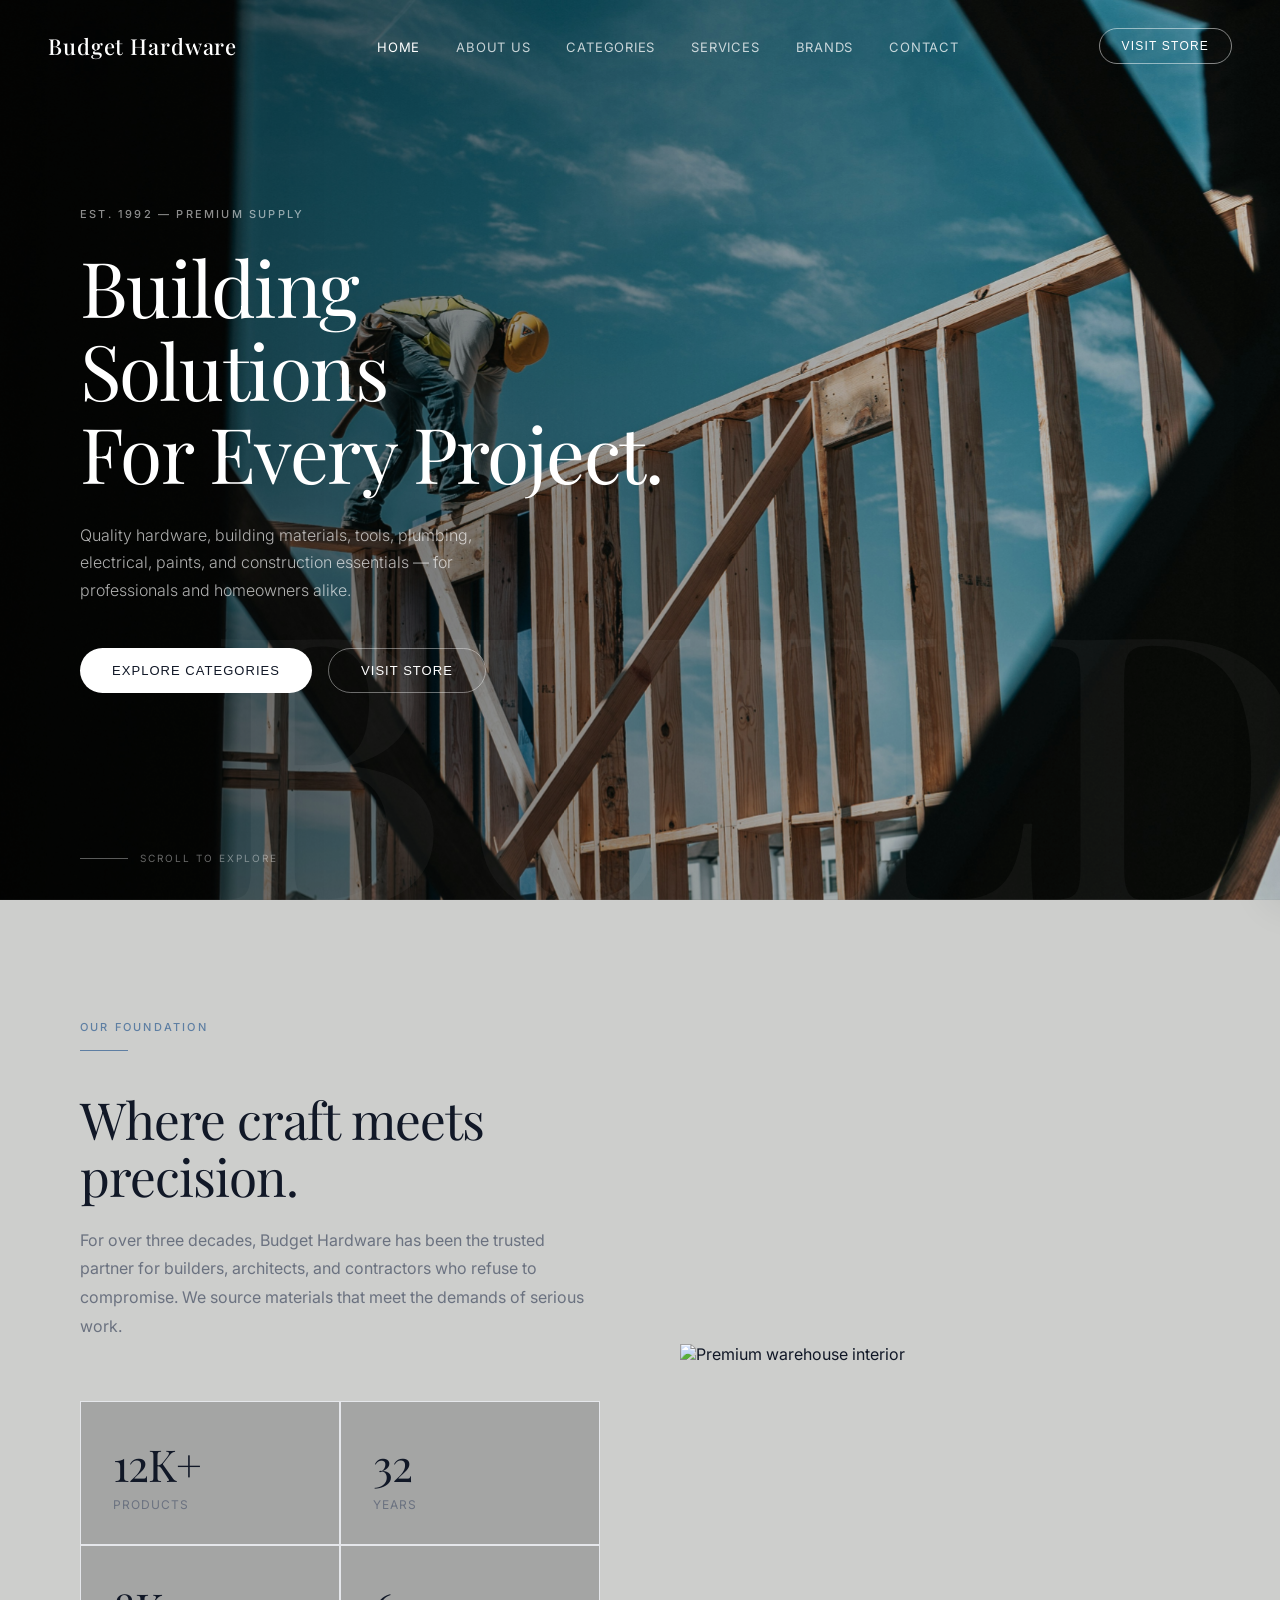
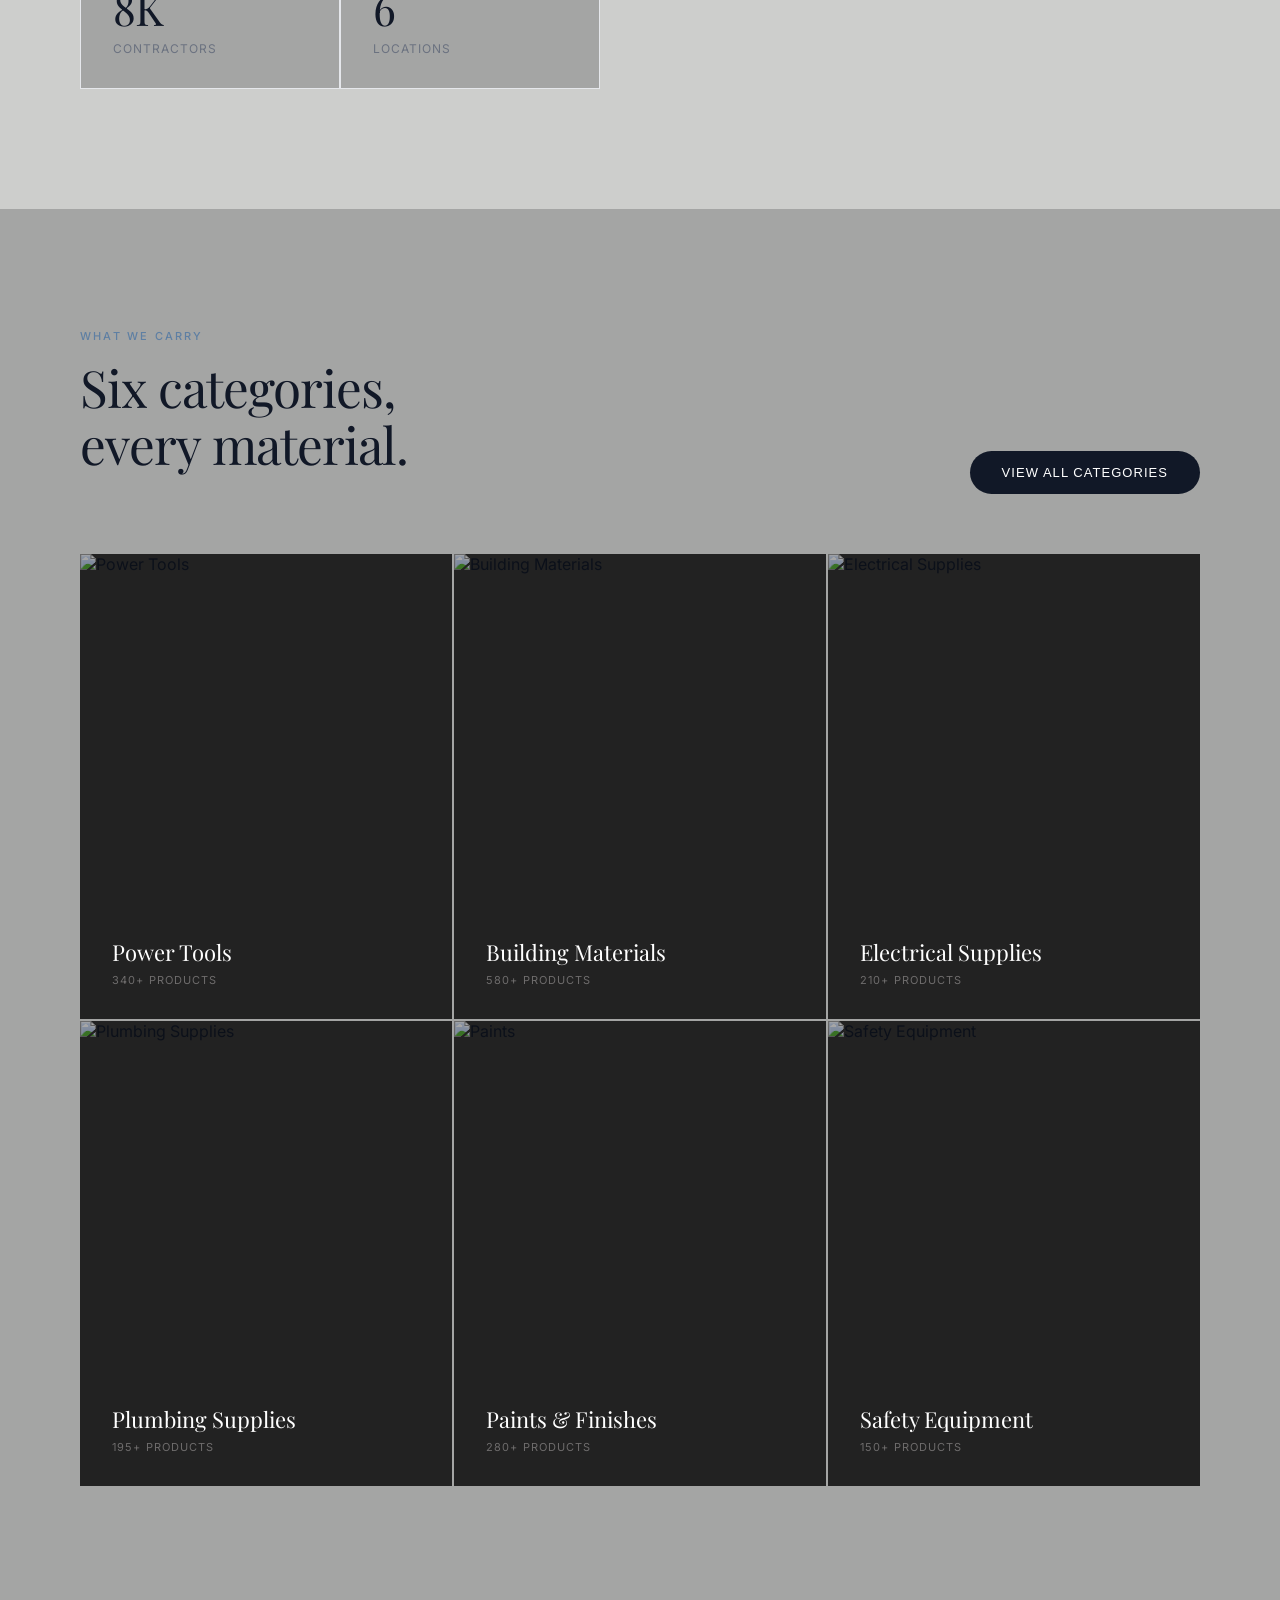
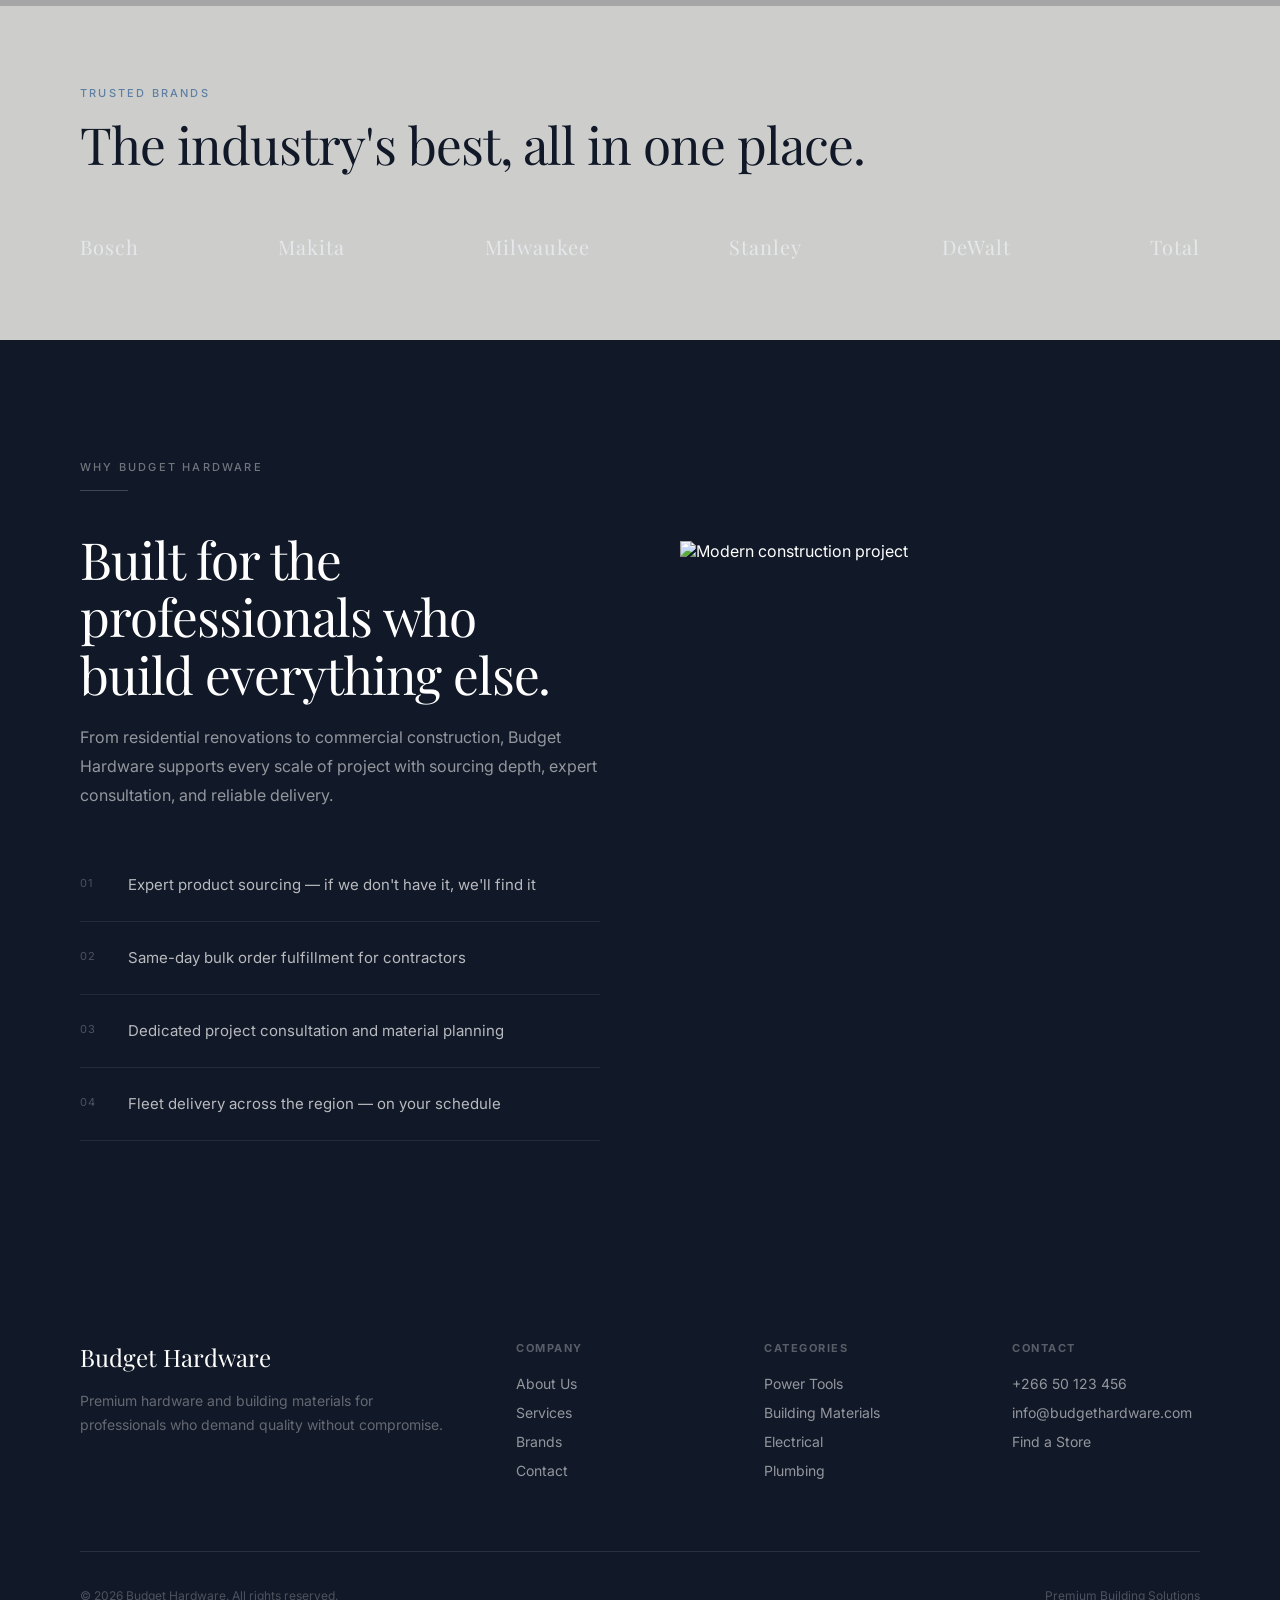
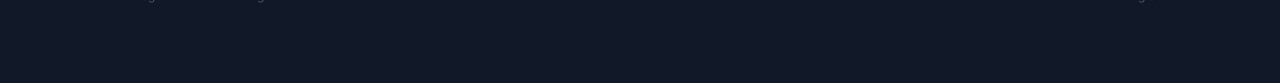
==== Budget-Hardware-Website/index.html @ c2e6a3e8 "Add files via upload" ====
<!DOCTYPE html>
<html lang="en">
<head>
<meta charset="UTF-8"/>
<meta name="viewport" content="width=device-width, initial-scale=1.0"/>
<title>Budget Hardware — Premium Hardware & Building Solutions</title>
<link rel="preconnect" href="https://fonts.googleapis.com"/>
<link rel="preconnect" href="https://fonts.gstatic.com" crossorigin/>
<link href="https://fonts.googleapis.com/css2?family=Inter:wght@300;400;500;600&family=Playfair+Display:wght@400;500&display=swap" rel="stylesheet"/>
<link rel="stylesheet" href="css/style.css"/>
</head>
<body data-page="home">

<!-- NAV -->
<nav id="nav" class="transparent">
  <div class="nav-inner">
    <a class="nav-logo" onclick="goPage('home')">Budget Hardware</a>
    <ul class="nav-links">
      <li><a onclick="goPage('home')" data-page="home">Home</a></li>
      <li><a onclick="goPage('about')" data-page="about">About Us</a></li>
      <li><a onclick="goPage('categories')" data-page="categories">Categories</a></li>
      <li><a onclick="goPage('services')" data-page="services">Services</a></li>
      <li><a onclick="goPage('brands')" data-page="brands">Brands</a></li>
      <li><a onclick="goPage('contact')" data-page="contact">Contact</a></li>
    </ul>
    <button class="nav-cta" onclick="goPage('contact')">Visit Store</button>
    <button class="nav-menu-btn" id="navMenuBtn" aria-label="Open menu"><span></span><span></span><span></span></button>
  </div>
</nav>

<!-- MOBILE NAV PANEL -->
<div class="nav-mobile-backdrop" id="navMobileBackdrop"></div>
<div class="nav-mobile-panel" id="navMobilePanel">
  <ul class="nav-mobile-links">
    <li><a onclick="goPage('home')" data-page="home">Home</a></li>
    <li><a onclick="goPage('about')" data-page="about">About Us</a></li>
    <li><a onclick="goPage('categories')" data-page="categories">Categories</a></li>
    <li><a onclick="goPage('services')" data-page="services">Services</a></li>
    <li><a onclick="goPage('brands')" data-page="brands">Brands</a></li>
    <li><a onclick="goPage('contact')" data-page="contact">Contact</a></li>
  </ul>
  <button class="nav-mobile-cta" onclick="goPage('contact')">Visit Store</button>
</div>

<div class="page active" id="page-home">

  <!-- HERO -->
  <section style="padding:0; margin:0;" class="hero">
    <div class="hero-bg" id="heroBg"></div>
    <div class="hero-overlay"></div>
    <div class="hero-word">BUILD</div>
    <div class="hero-content">
      <p class="hero-eyebrow">Est. 1992 — Premium Supply</p>
      <h1 class="hero-h1">Building Solutions<br>For Every Project.</h1>
      <p class="hero-sub">Quality hardware, building materials, tools, plumbing, electrical, paints, and construction essentials — for professionals and homeowners alike.</p>
      <div class="hero-btns">
        <button class="btn-primary" onclick="goPage('categories')">Explore Categories</button>
        <button class="btn-ghost" onclick="goPage('contact')">Visit Store</button>
      </div>
    </div>
    <div class="hero-scroll">
      <div class="scroll-line"></div>
      <span class="scroll-label">Scroll to explore</span>
    </div>
  </section>

  <!-- INTRO -->
  <section class="intro">
    <div class="intro-grid">
      <div>
        <p class="section-eyebrow">Our Foundation</p>
        <div class="divider"></div>
        <h2 class="section-h2">Where craft meets precision.</h2>
        <p class="section-body">For over three decades, Budget Hardware has been the trusted partner for builders, architects, and contractors who refuse to compromise. We source materials that meet the demands of serious work.</p>
        <div class="intro-stat-grid">
          <div class="stat-cell">
            <div class="stat-num">12K+</div>
            <div class="stat-label">Products</div>
          </div>
          <div class="stat-cell">
            <div class="stat-num">32</div>
            <div class="stat-label">Years</div>
          </div>
          <div class="stat-cell">
            <div class="stat-num">8K</div>
            <div class="stat-label">Contractors</div>
          </div>
          <div class="stat-cell">
            <div class="stat-num">6</div>
            <div class="stat-label">Locations</div>
          </div>
        </div>
      </div>
      <div>
        <img class="intro-img" src="../images/intro.jpg" alt="Premium warehouse interior" loading="lazy"/>
      </div>
    </div>
  </section>

  <!-- CATEGORIES STRIP -->
  <section class="cats-strip">
    <div class="cats-header">
      <div>
        <p class="section-eyebrow">What We Carry</p>
        <h2 class="section-h2">Six categories,<br>every material.</h2>
      </div>
      <button class="btn-primary" onclick="goPage('categories')" style="flex-shrink:0; background:var(--ink); color:#fff;">View All Categories</button>
    </div>
    <div class="cats-grid">
      <div class="cat-card" onclick="goPage('categories')">
        <img src="../images/powertools.jpg" alt="Power Tools" loading="lazy"/>
        <div class="cat-arrow"><svg viewBox="0 0 24 24" stroke-width="1.5"><path d="M5 12h14M12 5l7 7-7 7"/></svg></div>
        <div class="cat-info"><div class="cat-name">Power Tools</div><div class="cat-count">340+ products</div></div>
      </div>
      <div class="cat-card" onclick="goPage('categories')">
        <img src="../images/buildingmaterials.jpg" alt="Building Materials" loading="lazy"/>
        <div class="cat-arrow"><svg viewBox="0 0 24 24" stroke-width="1.5"><path d="M5 12h14M12 5l7 7-7 7"/></svg></div>
        <div class="cat-info"><div class="cat-name">Building Materials</div><div class="cat-count">580+ products</div></div>
      </div>
      <div class="cat-card" onclick="goPage('categories')">
        <img src="../images/electricalsupplies.jpg" alt="Electrical Supplies" loading="lazy"/>
        <div class="cat-arrow"><svg viewBox="0 0 24 24" stroke-width="1.5"><path d="M5 12h14M12 5l7 7-7 7"/></svg></div>
        <div class="cat-info"><div class="cat-name">Electrical Supplies</div><div class="cat-count">210+ products</div></div>
      </div>
      <div class="cat-card" onclick="goPage('categories')">
        <img src="../images/plumbing.jpg" alt="Plumbing Supplies" loading="lazy"/>
        <div class="cat-arrow"><svg viewBox="0 0 24 24" stroke-width="1.5"><path d="M5 12h14M12 5l7 7-7 7"/></svg></div>
        <div class="cat-info"><div class="cat-name">Plumbing Supplies</div><div class="cat-count">195+ products</div></div>
      </div>
      <div class="cat-card" onclick="goPage('categories')">
        <img src="../images/paint&finishes.jpg" alt="Paints" loading="lazy"/>
        <div class="cat-arrow"><svg viewBox="0 0 24 24" stroke-width="1.5"><path d="M5 12h14M12 5l7 7-7 7"/></svg></div>
        <div class="cat-info"><div class="cat-name">Paints & Finishes</div><div class="cat-count">280+ products</div></div>
      </div>
      <div class="cat-card" onclick="goPage('categories')">
        <img src="../images/safety.jpg" alt="Safety Equipment" loading="lazy"/>
        <div class="cat-arrow"><svg viewBox="0 0 24 24" stroke-width="1.5"><path d="M5 12h14M12 5l7 7-7 7"/></svg></div>
        <div class="cat-info"><div class="cat-name">Safety Equipment</div><div class="cat-count">150+ products</div></div>
      </div>
    </div>
  </section>

  <!-- BRANDS MINI -->
  <section class="brands-mini">
    <div class="brands-mini-inner">
      <p class="section-eyebrow">Trusted Brands</p>
      <h2 class="section-h2">The industry's best, all in one place.</h2>
      <div class="brands-row">
        <div class="brand-logo" onclick="goPage('brands')">Bosch</div>
        <div class="brand-logo" onclick="goPage('brands')">Makita</div>
        <div class="brand-logo" onclick="goPage('brands')">Milwaukee</div>
        <div class="brand-logo" onclick="goPage('brands')">Stanley</div>
        <div class="brand-logo" onclick="goPage('brands')">DeWalt</div>
        <div class="brand-logo" onclick="goPage('brands')">Total</div>
      </div>
    </div>
  </section>

  <!-- FEATURE SPLIT -->
  <section class="feature-split">
    <div class="feature-split-inner">
      <div>
        <p class="section-eyebrow">Why Budget Hardware</p>
        <div class="divider"></div>
        <h2 class="section-h2">Built for the professionals who build everything else.</h2>
        <p class="section-body">From residential renovations to commercial construction, Budget Hardware supports every scale of project with sourcing depth, expert consultation, and reliable delivery.</p>
        <div class="feature-list">
          <div class="feature-item"><span class="feature-num">01</span><span class="feature-text">Expert product sourcing — if we don't have it, we'll find it</span></div>
          <div class="feature-item"><span class="feature-num">02</span><span class="feature-text">Same-day bulk order fulfillment for contractors</span></div>
          <div class="feature-item"><span class="feature-num">03</span><span class="feature-text">Dedicated project consultation and material planning</span></div>
          <div class="feature-item"><span class="feature-num">04</span><span class="feature-text">Fleet delivery across the region — on your schedule</span></div>
        </div>
      </div>
      <img class="feature-img" src="https://images.unsplash.com/photo-1565008447742-97f6f38c985c?w=800&q=80" alt="Modern construction project" loading="lazy"/>
    </div>
  </section>

  <!-- FOOTER -->
  <footer>
    <div class="footer-inner">
      <div class="footer-top">
        <div>
          <div class="footer-brand">Budget Hardware</div>
          <p class="footer-tagline">Premium hardware and building materials for professionals who demand quality without compromise.</p>
        </div>
        <div class="footer-col">
          <h4>Company</h4>
          <a onclick="goPage('about')">About Us</a>
          <a onclick="goPage('services')">Services</a>
          <a onclick="goPage('brands')">Brands</a>
          <a onclick="goPage('contact')">Contact</a>
        </div>
        <div class="footer-col">
          <h4>Categories</h4>
          <a onclick="goPage('categories')">Power Tools</a>
          <a onclick="goPage('categories')">Building Materials</a>
          <a onclick="goPage('categories')">Electrical</a>
          <a onclick="goPage('categories')">Plumbing</a>
        </div>
        <div class="footer-col">
          <h4>Contact</h4>
          <a>+266 50 123 456</a>
          <a>info@budgethardware.com</a>
          <a onclick="goPage('contact')">Find a Store</a>
        </div>
      </div>
      <div class="footer-bottom">
        <span class="footer-copy">© 2026 Budget Hardware. All rights reserved.</span>
        <span class="footer-copy">Premium Building Solutions</span>
      </div>
    </div>
  </footer>
</div>

<script src="js/main.js"></script>
</body>
</html>
---- Budget-Hardware-Website/css/style.css ----
*, *::before, *::after { margin:0; padding:0; box-sizing:border-box; }

:root {
  --bg: #a4a5a4;
  --white: #cdcecc;
  --ink: #111827;
  --muted: #6B7280;
  --accent: #5E7FA3;
  --accent-h: #4D6E90;
  --border: #E5E7EB;
  --sans: 'Inter', system-ui, sans-serif;
  --serif: 'Playfair Display', Georgia, serif;
}

html { scroll-behavior: smooth; }
body { font-family: var(--sans); background: var(--bg); color: var(--ink); overflow-x: hidden; }

/* ── NAV ── */
#nav {
  position: fixed; top: 0; left: 0; right: 0; z-index: 100;
  transition: all 0.5s cubic-bezier(0.16, 1, 0.3, 1);
  padding: 0 48px;
}
#nav.transparent .nav-inner {
  background: transparent;
  border: none;
  box-shadow: none;
  border-radius: 0;
  padding: 28px 0;
  max-width: none;
  margin: 0;
}
#nav.transparent .nav-logo,
#nav.transparent .nav-links a { color: #fff; }
#nav.transparent .nav-cta {
  border-color: rgba(255,255,255,0.5);
  color: #fff;
}
#nav.transparent .nav-menu-btn span { background: #fff; }
#nav.transparent .nav-cta:hover { background: rgba(255,255,255,0.15); }
#nav.scrolled { padding: 12px 48px; }
#nav.scrolled .nav-inner {
  background: rgba(244,245,243,0.85);
  backdrop-filter: blur(20px) saturate(1.5);
  -webkit-backdrop-filter: blur(20px) saturate(1.5);
  border: 1px solid rgba(255,255,255,0.6);
  box-shadow: 0 4px 40px rgba(0,0,0,0.08);
  border-radius: 20px;
  padding: 14px 28px;
  max-width: 1400px;
  margin: 0 auto;
}
.nav-inner { display: flex; align-items: center; justify-content: space-between; transition: all 0.5s cubic-bezier(0.16,1,0.3,1); }
.nav-logo { font-family: var(--serif); font-size: 22px; font-weight: 500; color: var(--ink); text-decoration: none; letter-spacing: 0.04em; transition: color 0.3s; }
.nav-links { display: flex; gap: 36px; list-style: none; }
.nav-links a { font-size: 13px; font-weight: 400; letter-spacing: 0.06em; color: var(--ink); text-decoration: none; text-transform: uppercase; transition: color 0.3s, opacity 0.3s; opacity: 0.75; cursor: pointer; }
.nav-links a:hover { opacity: 1; color: var(--accent); }
.nav-links a.active { opacity: 1; }
.nav-cta {
  font-size: 12px; font-weight: 500; letter-spacing: 0.1em; text-transform: uppercase;
  padding: 10px 22px; border: 1px solid var(--ink); border-radius: 100px;
  background: transparent; color: var(--ink); cursor: pointer;
  transition: all 0.3s;
}
.nav-cta:hover { background: var(--ink); color: #fff; }

/* ── MOBILE NAV TOGGLE ── */
.nav-menu-btn {
  display: none;
  flex-direction: column;
  justify-content: center;
  gap: 5px;
  width: 32px; height: 32px;
  background: transparent; border: none; cursor: pointer;
  padding: 0;
  z-index: 110;
}
.nav-menu-btn span {
  display: block; width: 100%; height: 1.5px;
  background: var(--ink);
  transition: all 0.3s cubic-bezier(0.16,1,0.3,1);
  transform-origin: center;
}
.nav-menu-btn.open span:nth-child(1) { transform: translateY(6.5px) rotate(45deg); }
.nav-menu-btn.open span:nth-child(2) { opacity: 0; }
.nav-menu-btn.open span:nth-child(3) { transform: translateY(-6.5px) rotate(-45deg); }
#nav.transparent .nav-menu-btn.open span { background: #fff; }

.nav-mobile-panel {
  position: fixed; top: 0; right: 0; height: 100vh; width: 100%; max-width: 360px;
  background: var(--white);
  box-shadow: -8px 0 40px rgba(0,0,0,0.12);
  z-index: 105;
  transform: translateX(100%);
  transition: transform 0.45s cubic-bezier(0.16,1,0.3,1);
  display: flex; flex-direction: column;
  padding: 100px 40px 40px;
}
.nav-mobile-panel.open { transform: translateX(0); }
.nav-mobile-links { display: flex; flex-direction: column; gap: 4px; list-style: none; }
.nav-mobile-links a {
  font-family: var(--serif); font-size: 28px; font-weight: 400; color: var(--ink);
  text-decoration: none; padding: 14px 0; border-bottom: 1px solid var(--border);
  cursor: pointer; transition: color 0.3s;
}
.nav-mobile-links a:hover, .nav-mobile-links a.active { color: var(--accent); }
.nav-mobile-cta {
  margin-top: 40px; align-self: flex-start;
  font-size: 12px; font-weight: 500; letter-spacing: 0.1em; text-transform: uppercase;
  padding: 14px 28px; border: 1px solid var(--ink); border-radius: 100px;
  background: var(--ink); color: #fff; cursor: pointer;
}
.nav-mobile-backdrop {
  position: fixed; inset: 0; background: rgba(17,24,39,0.4);
  z-index: 104; opacity: 0; pointer-events: none;
  transition: opacity 0.4s ease;
}
.nav-mobile-backdrop.open { opacity: 1; pointer-events: auto; }

/* ── PAGES ── */
.page { display: none; }
.page.active { display: block; }

/* ── HERO ── */
.hero {
  position: relative; width: 100vw; height: 100vh; min-height: 700px;
  overflow: hidden; display: flex; align-items: center;
}
.hero-bg {
  position: absolute; inset: 0;
  background-image: url('../images/hero.jpg');
  background-size: cover; background-position: center;
  transform: scale(1.08);
  transition: transform 8s cubic-bezier(0.16, 1, 0.3, 1);
  animation: heroZoom 8s cubic-bezier(0.16,1,0.3,1) forwards;
}
@keyframes heroZoom { from { transform: scale(1.08); } to { transform: scale(1.0); } }
.hero-overlay { position: absolute; inset: 0; background: linear-gradient(to right, rgba(0,0,0,0.65) 0%, rgba(0,0,0,0.3) 60%, rgba(0,0,0,0.1) 100%); }
.hero-word {
  position: absolute; bottom: -40px; right: -30px;
  font-family: var(--serif); font-size: clamp(200px, 30vw, 380px);
  font-weight: 500; color: rgba(255,255,255,0.04);
  line-height: 1; pointer-events: none; user-select: none;
  letter-spacing: -0.02em;
}
.hero-content {
  position: relative; z-index: 2;
  padding: 0 80px; max-width: 760px;
  animation: heroFade 1.2s cubic-bezier(0.16,1,0.3,1) 0.3s both;
}
@keyframes heroFade { from { opacity:0; transform: translateY(30px); } to { opacity:1; transform: translateY(0); } }
.hero-eyebrow { font-size: 11px; font-weight: 500; letter-spacing: 0.2em; text-transform: uppercase; color: rgba(255,255,255,0.55); margin-bottom: 24px; }
.hero-h1 { font-family: var(--serif); font-size: clamp(44px, 6vw, 80px); font-weight: 400; color: #fff; line-height: 1.08; margin-bottom: 28px; letter-spacing: -0.02em; }
.hero-sub { font-size: 16px; font-weight: 300; color: rgba(255,255,255,0.68); line-height: 1.7; max-width: 460px; margin-bottom: 44px; }
.hero-btns { display: flex; gap: 16px; flex-wrap: wrap; }
.btn-primary { font-size: 13px; font-weight: 500; letter-spacing: 0.08em; text-transform: uppercase; padding: 14px 32px; background: #fff; color: var(--ink); border: none; border-radius: 100px; cursor: pointer; transition: all 0.3s; }
.btn-primary:hover { background: var(--accent); color: #fff; transform: translateY(-1px); }
.btn-ghost { font-size: 13px; font-weight: 500; letter-spacing: 0.08em; text-transform: uppercase; padding: 14px 32px; background: transparent; color: #fff; border: 1px solid rgba(255,255,255,0.4); border-radius: 100px; cursor: pointer; transition: all 0.3s; }
.btn-ghost:hover { background: rgba(255,255,255,0.1); border-color: rgba(255,255,255,0.7); }
.hero-scroll { position: absolute; bottom: 36px; left: 80px; z-index: 2; display: flex; align-items: center; gap: 12px; }
.scroll-line { width: 48px; height: 1px; background: rgba(255,255,255,0.35); }
.scroll-label { font-size: 10px; letter-spacing: 0.2em; text-transform: uppercase; color: rgba(255,255,255,0.4); }

/* ── SECTION COMMONS ── */
section { padding: 120px 80px; }
.section-eyebrow { font-size: 11px; font-weight: 500; letter-spacing: 0.2em; text-transform: uppercase; color: var(--accent); margin-bottom: 16px; }
.section-h2 { font-family: var(--serif); font-size: clamp(32px, 4vw, 52px); font-weight: 400; line-height: 1.12; letter-spacing: -0.02em; margin-bottom: 20px; }
.section-body { font-size: 16px; color: var(--muted); line-height: 1.8; max-width: 560px; }
.divider { width: 48px; height: 1px; background: var(--accent); margin-bottom: 40px; }

/* ── HOME: INTRO ── */
.intro { background: var(--white); }
.intro-grid { display: grid; grid-template-columns: 1fr 1fr; gap: 80px; align-items: center; max-width: 1200px; margin: 0 auto; }
.intro-stat-grid { display: grid; grid-template-columns: 1fr 1fr; gap: 2px; margin-top: 60px; background: var(--border); border: 1px solid var(--border); }
.stat-cell { background: var(--bg); padding: 32px; }
.stat-num { font-family: var(--serif); font-size: 44px; font-weight: 400; color: var(--ink); letter-spacing: -0.02em; }
.stat-label { font-size: 12px; color: var(--muted); letter-spacing: 0.08em; text-transform: uppercase; margin-top: 4px; }
.intro-img { width: 100%; aspect-ratio: 3/4; object-fit: cover; }

/* ── HOME: CATEGORIES STRIP ── */
.cats-strip { background: var(--bg); }
.cats-header { display: flex; justify-content: space-between; align-items: flex-end; margin-bottom: 60px; max-width: 1200px; margin-left: auto; margin-right: auto; }
.cats-grid { display: grid; grid-template-columns: repeat(3, 1fr); gap: 2px; max-width: 1200px; margin: 0 auto; }
.cat-card { position: relative; overflow: hidden; aspect-ratio: 4/5; cursor: pointer; background: #222; }
.cat-card img { width: 100%; height: 100%; object-fit: cover; transition: transform 0.7s cubic-bezier(0.16,1,0.3,1); filter: brightness(0.65); }
.cat-card:hover img { transform: scale(1.06); filter: brightness(0.5); }
.cat-info { position: absolute; bottom: 0; left: 0; right: 0; padding: 32px; }
.cat-name { font-family: var(--serif); font-size: 22px; color: #fff; font-weight: 400; margin-bottom: 6px; }
.cat-count { font-size: 11px; color: rgba(185, 181, 181, 0.5); letter-spacing: 0.1em; text-transform: uppercase; }
.cat-arrow { position: absolute; top: 28px; right: 28px; width: 36px; height: 36px; border: 1px solid rgba(255,255,255,0.25); border-radius: 50%; display: flex; align-items: center; justify-content: center; opacity: 0; transition: opacity 0.3s; }
.cat-arrow svg { width: 14px; height: 14px; stroke: #fff; fill: none; }
.cat-card:hover .cat-arrow { opacity: 1; }

/* ── HOME: BRANDS MINI ── */
.brands-mini { background: var(--white); padding: 80px; }
.brands-mini-inner { max-width: 1200px; margin: 0 auto; }
.brands-row { display: flex; justify-content: space-between; align-items: center; margin-top: 60px; flex-wrap: wrap; gap: 40px; }
.brand-logo { font-family: var(--serif); font-size: 20px; font-weight: 400; color: var(--border); letter-spacing: 0.05em; transition: color 0.3s; cursor: pointer; }
.brand-logo:hover { color: var(--ink); }

/* ── HOME: FEATURE SPLIT ── */
.feature-split { background: var(--ink); color: #fff; }
.feature-split-inner { display: grid; grid-template-columns: 1fr 1fr; max-width: 1200px; margin: 0 auto; gap: 80px; align-items: center; }
.feature-split .section-eyebrow { color: rgba(255,255,255,0.4); }
.feature-split .section-h2 { color: #fff; }
.feature-split .section-body { color: rgba(255,255,255,0.55); }
.feature-split .divider { background: rgba(255,255,255,0.2); }
.feature-img { width: 100%; aspect-ratio: 1; object-fit: cover; }
.feature-list { display: flex; flex-direction: column; gap: 0; margin-top: 40px; }
.feature-item { display: flex; gap: 20px; padding: 24px 0; border-bottom: 1px solid rgba(255,255,255,0.08); }
.feature-num { font-size: 11px; color: rgba(255,255,255,0.25); letter-spacing: 0.1em; padding-top: 3px; min-width: 28px; }
.feature-text { font-size: 15px; color: rgba(255,255,255,0.7); line-height: 1.6; }

/* ── ABOUT ── */
.about-hero { position: relative; width: 100%; height: 70vh; overflow: hidden; }
.about-hero img { width: 100%; height: 100%; object-fit: cover; filter: brightness(0.55); }
.about-hero-content { position: absolute; inset: 0; display: flex; align-items: flex-end; padding: 80px; }
.about-hero-content .section-h2 { color: #fff; font-size: clamp(40px, 6vw, 72px); }
.about-body { background: var(--white); }
.about-grid { display: grid; grid-template-columns: 1fr 1fr; gap: 80px; max-width: 1200px; margin: 0 auto; align-items: start; }
.timeline { display: flex; flex-direction: column; gap: 0; margin-top: 48px; }
.tl-item { display: grid; grid-template-columns: 80px 1fr; gap: 20px; padding: 28px 0; border-bottom: 1px solid var(--border); }
.tl-year { font-size: 13px; font-weight: 500; color: var(--accent); }
.tl-desc { font-size: 15px; color: var(--muted); line-height: 1.6; }
.values-grid { display: grid; grid-template-columns: 1fr 1fr; gap: 2px; background: var(--border); border: 1px solid var(--border); margin-top: 40px; }
.value-card { background: var(--white); padding: 36px; }
.value-title { font-size: 15px; font-weight: 500; margin-bottom: 8px; }
.value-desc { font-size: 14px; color: var(--muted); line-height: 1.6; }

/* ── CATEGORIES PAGE ── */
.cats-page-hero { background: var(--ink); padding: 160px 80px 80px; }
.cats-page-hero .section-h2 { color: #fff; font-size: clamp(40px, 5vw, 64px); }
.cats-full { background: var(--bg); }
.cat-full-item { display: grid; grid-template-columns: 1fr 1fr; gap: 0; max-width: none; }
.cat-full-item:nth-child(even) .cat-full-img { order: -1; }
.cat-full-img { aspect-ratio: 4/3; overflow: hidden; }
.cat-full-img img { width: 100%; height: 100%; object-fit: cover; transition: transform 0.8s cubic-bezier(0.16,1,0.3,1); }
.cat-full-item:hover .cat-full-img img { transform: scale(1.04); }
.cat-full-text { padding: 80px; display: flex; flex-direction: column; justify-content: center; background: var(--white); }
.cat-full-item:nth-child(even) .cat-full-text { background: var(--bg); }
.cat-tag { display: inline-block; font-size: 10px; letter-spacing: 0.16em; text-transform: uppercase; color: var(--accent); border: 1px solid var(--accent); padding: 6px 14px; border-radius: 100px; margin-bottom: 28px; }
.cat-full-h3 { font-family: var(--serif); font-size: clamp(28px, 3vw, 40px); font-weight: 400; margin-bottom: 20px; letter-spacing: -0.01em; }
.cat-full-p { font-size: 15px; color: var(--muted); line-height: 1.8; }

/* ── SERVICES ── */
.services-hero { background: var(--bg); padding: 160px 80px 80px; max-width: none; }
.services-hero .section-h2 { font-size: clamp(40px, 5vw, 64px); }
.services-list { background: var(--white); }
.service-row { display: grid; grid-template-columns: 80px 1fr 1fr; gap: 0; padding: 60px 80px; border-bottom: 1px solid var(--border); align-items: start; max-width: 1400px; margin: 0 auto; transition: background 0.3s; }
.service-row:hover { background: var(--bg); }
.svc-num { font-size: 13px; color: var(--muted); letter-spacing: 0.08em; padding-top: 6px; }
.svc-name { font-family: var(--serif); font-size: clamp(24px, 2.5vw, 36px); font-weight: 400; }
.svc-desc { font-size: 15px; color: var(--muted); line-height: 1.7; padding-top: 8px; }

/* ── BRANDS PAGE ── */
.brands-hero { background: var(--ink); padding: 160px 80px 80px; }
.brands-hero .section-h2 { color: #fff; font-size: clamp(40px, 5vw, 64px); }
.brands-body { background: var(--bg); padding: 100px 80px; }
.brands-body-inner { max-width: 1200px; margin: 0 auto; }
.brands-featured { display: grid; grid-template-columns: repeat(3, 1fr); gap: 2px; background: var(--border); border: 1px solid var(--border); }
.brand-cell { background: var(--white); padding: 60px 40px; display: flex; flex-direction: column; align-items: center; justify-content: center; gap: 12px; cursor: pointer; transition: background 0.3s; }
.brand-cell:hover { background: var(--bg); }
.brand-cell-name { font-family: var(--serif); font-size: 28px; font-weight: 400; color: var(--ink); }
.brand-cell-tag { font-size: 11px; color: var(--muted); letter-spacing: 0.1em; text-transform: uppercase; }
.brand-cell-dot { width: 6px; height: 6px; border-radius: 50%; background: var(--accent); }
.brands-all { display: grid; grid-template-columns: repeat(4, 1fr); gap: 2px; background: var(--border); border: 1px solid var(--border); margin-top: 2px; }
.brand-all-cell { background: var(--white); padding: 36px 28px; font-family: var(--serif); font-size: 20px; font-weight: 400; color: var(--muted); cursor: pointer; transition: all 0.3s; }
.brand-all-cell:hover { color: var(--ink); background: var(--bg); }

/* ── CONTACT ── */
.contact-hero { background: var(--bg); padding: 160px 80px 80px; }
.contact-hero .section-h2 { font-size: clamp(40px, 5vw, 64px); }
.contact-body { background: var(--white); }
.contact-grid { display: grid; grid-template-columns: 1fr 1fr; gap: 0; max-width: none; }
.contact-form-side { padding: 80px; }
.contact-info-side { padding: 80px; background: var(--bg); }
.form-group { margin-bottom: 28px; }
.form-label { display: block; font-size: 11px; letter-spacing: 0.12em; text-transform: uppercase; color: var(--muted); margin-bottom: 10px; }
.form-input, .form-textarea {
  width: 100%; padding: 16px 0; border: none; border-bottom: 1px solid var(--border);
  background: transparent; font-family: var(--sans); font-size: 15px; color: var(--ink);
  transition: border-color 0.3s; outline: none; resize: none;
}
.form-input:focus, .form-textarea:focus { border-bottom-color: var(--accent); }
.form-textarea { height: 120px; }
.form-submit { display: inline-flex; align-items: center; gap: 10px; font-size: 13px; font-weight: 500; letter-spacing: 0.1em; text-transform: uppercase; padding: 16px 36px; background: var(--ink); color: #fff; border: none; border-radius: 100px; cursor: pointer; transition: all 0.3s; margin-top: 16px; }
.form-submit:hover { background: var(--accent); transform: translateY(-1px); }
.info-item { margin-bottom: 40px; }
.info-label { font-size: 11px; letter-spacing: 0.12em; text-transform: uppercase; color: var(--accent); margin-bottom: 10px; }
.info-val { font-size: 15px; color: var(--ink); line-height: 1.6; }
.hours-grid { display: flex; flex-direction: column; gap: 8px; margin-top: 8px; }
.hours-row { display: flex; justify-content: space-between; font-size: 14px; color: var(--muted); padding-bottom: 8px; border-bottom: 1px solid var(--border); }
.map-placeholder { width: 100%; height: 360px; background: #ddd; overflow: hidden; }
.map-placeholder img { width: 100%; height: 100%; object-fit: cover; filter: grayscale(1); }

/* ── FOOTER ── */
footer { background: var(--ink); padding: 80px; }
.footer-inner { max-width: 1200px; margin: 0 auto; }
.footer-top { display: grid; grid-template-columns: 2fr 1fr 1fr 1fr; gap: 60px; padding-bottom: 60px; border-bottom: 1px solid rgba(255,255,255,0.1); }
.footer-brand { font-family: var(--serif); font-size: 24px; color: #fff; font-weight: 400; margin-bottom: 16px; }
.footer-tagline { font-size: 14px; color: rgba(255,255,255,0.35); line-height: 1.7; }
.footer-col h4 { font-size: 11px; letter-spacing: 0.14em; text-transform: uppercase; color: rgba(255,255,255,0.3); margin-bottom: 20px; }
.footer-col a { display: block; font-size: 14px; color: rgba(255,255,255,0.55); text-decoration: none; margin-bottom: 12px; cursor: pointer; transition: color 0.3s; }
.footer-col a:hover { color: #fff; }
.footer-bottom { display: flex; justify-content: space-between; align-items: center; padding-top: 36px; }
.footer-copy { font-size: 12px; color: rgba(255,255,255,0.25); }

/* ── TRANSITIONS ── */
.page { animation: pageFade 0.5s cubic-bezier(0.16,1,0.3,1) both; }
@keyframes pageFade { from { opacity:0; transform: translateY(16px); } to { opacity:1; transform: translateY(0); } }

/* ══════════════════════════════════════════════
   RESPONSIVE / MOBILE
   ══════════════════════════════════════════════ */

/* Tablet and below */
@media (max-width: 900px) {
  section { padding: 80px 32px; }
  #nav { padding: 0 24px; }
  #nav.scrolled { padding: 12px 24px; }
  .hero-content { padding: 0 32px; }
  .hero-scroll { left: 32px; }

  .intro-grid, .about-grid, .contact-grid { grid-template-columns: 1fr; }
  .intro-stat-grid { grid-template-columns: 1fr 1fr; }

  .cats-grid { grid-template-columns: 1fr 1fr; }

  .cat-full-item { grid-template-columns: 1fr; }
  .cat-full-item:nth-child(even) .cat-full-img { order: 0; }

  .feature-split-inner { grid-template-columns: 1fr; }

  .service-row { grid-template-columns: 40px 1fr; row-gap: 16px; padding: 44px 32px; }
  .svc-desc { grid-column: 2; }

  .brands-featured { grid-template-columns: 1fr 1fr; }
  .brands-all { grid-template-columns: repeat(3, 1fr); }

  .footer-top { grid-template-columns: 1fr 1fr; gap: 40px; }

  .about-hero-content, .brands-hero, .cats-page-hero, .services-hero, .contact-hero { padding-left: 32px; padding-right: 32px; }
  .contact-form-side, .contact-info-side { padding: 48px 32px; }
  .cat-full-text { padding: 48px 32px; }

  footer { padding: 64px 32px; }
}

/* Phones */
@media (max-width: 600px) {
  /* Hide desktop inline nav, show hamburger */
  .nav-links { display: none; }
  .nav-cta { display: none; }
  .nav-menu-btn { display: flex; }

  .hero-h1 { font-size: clamp(36px, 9vw, 52px); }
  .hero-sub { font-size: 15px; }
  .hero-btns { flex-direction: column; align-items: stretch; }
  .hero-btns button { width: 100%; text-align: center; }

  section { padding: 64px 24px; }
  .about-hero-content, .brands-hero, .cats-page-hero, .services-hero, .contact-hero { padding: 140px 24px 56px; }

  .cats-grid { grid-template-columns: 1fr; }
  .cats-header { flex-direction: column; align-items: flex-start; gap: 24px; }
  .cats-header .btn-primary { width: 100%; text-align: center; }

  .brands-featured { grid-template-columns: 1fr; }
  .brands-all { grid-template-columns: 1fr 1fr; }
  .brands-row { gap: 28px 36px; }

  .intro-stat-grid, .values-grid { grid-template-columns: 1fr; }

  .cat-full-text { padding: 40px 24px; }
  .cat-full-h3 { font-size: 28px; }

  .service-row { grid-template-columns: 1fr; padding: 36px 24px; }
  .svc-desc { grid-column: 1; }
  .svc-num { padding-top: 0; }

  .contact-form-side, .contact-info-side { padding: 40px 24px; }

  .footer-top { grid-template-columns: 1fr; gap: 36px; }
  footer { padding: 56px 24px; }
  .footer-bottom { flex-direction: column; align-items: flex-start; gap: 8px; }

  .nav-mobile-panel { max-width: 100%; padding: 96px 28px 32px; }
  .nav-mobile-links a { font-size: 24px; }
}
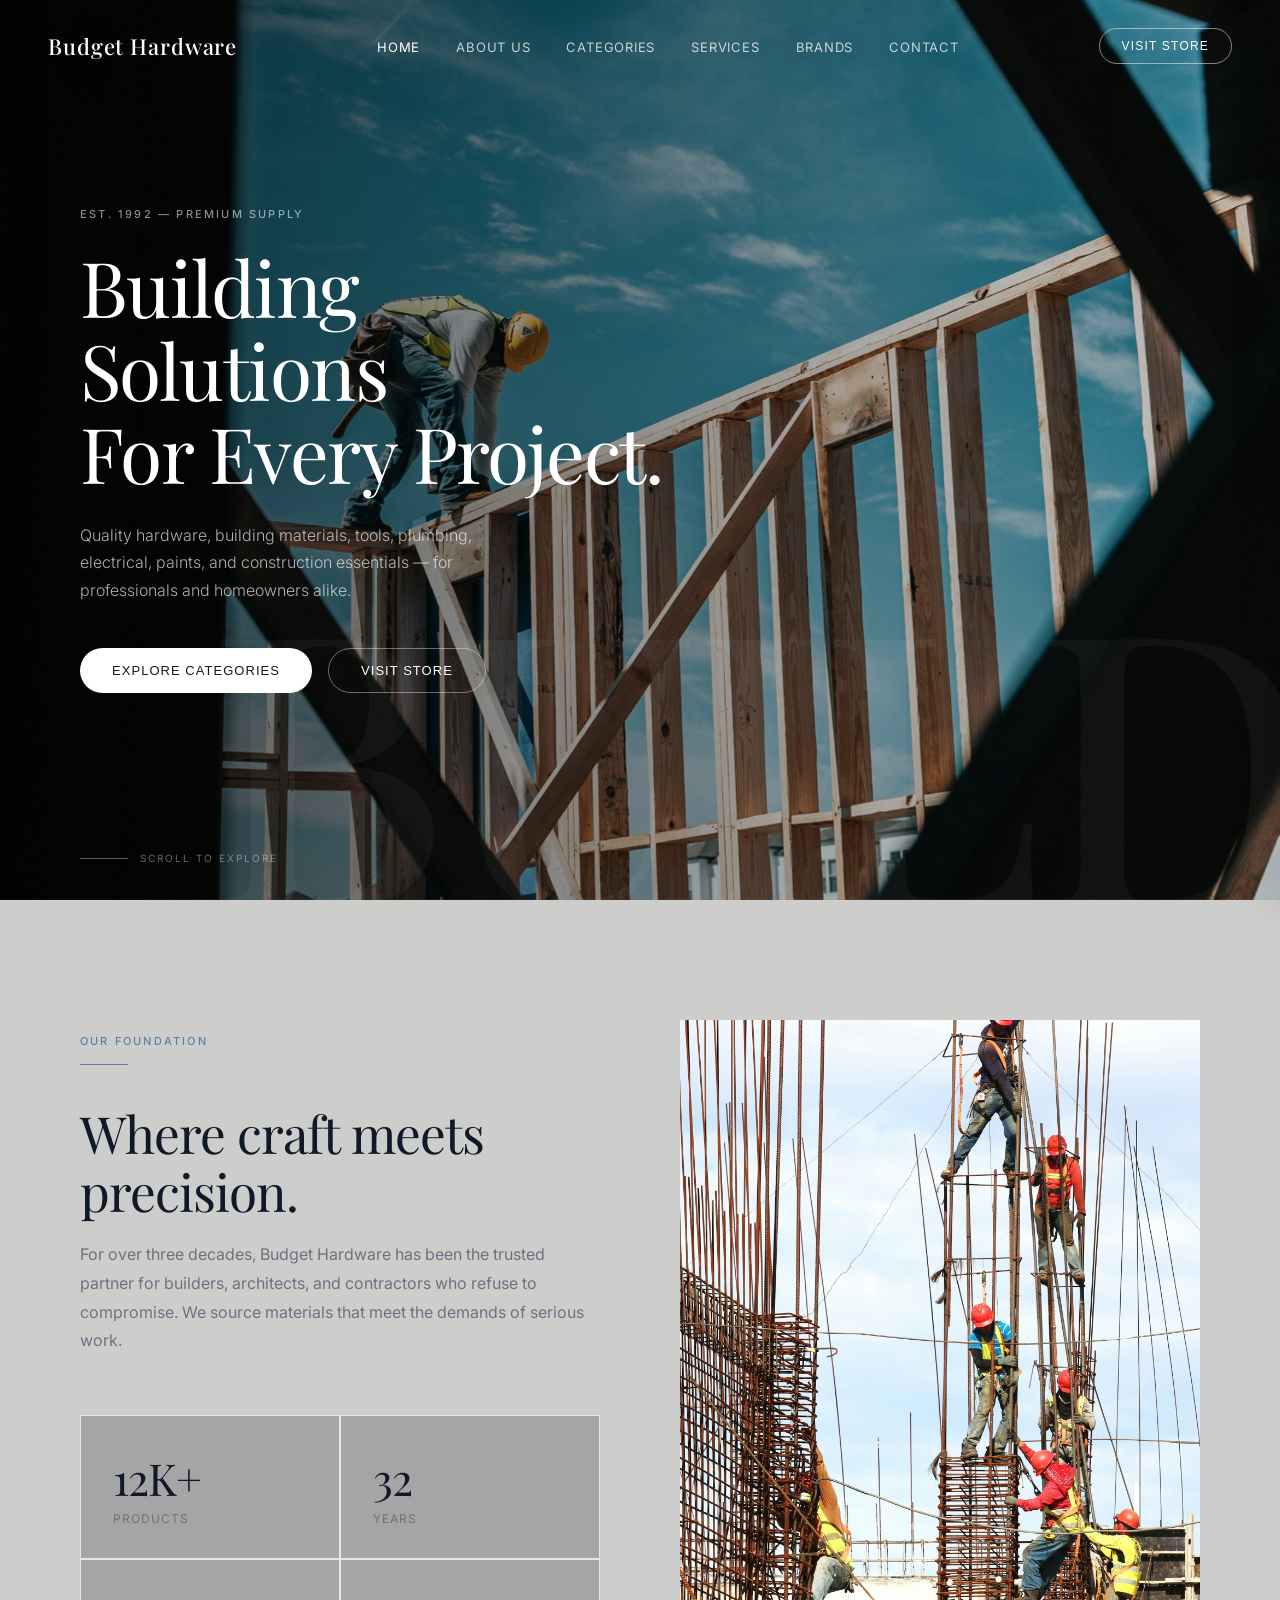
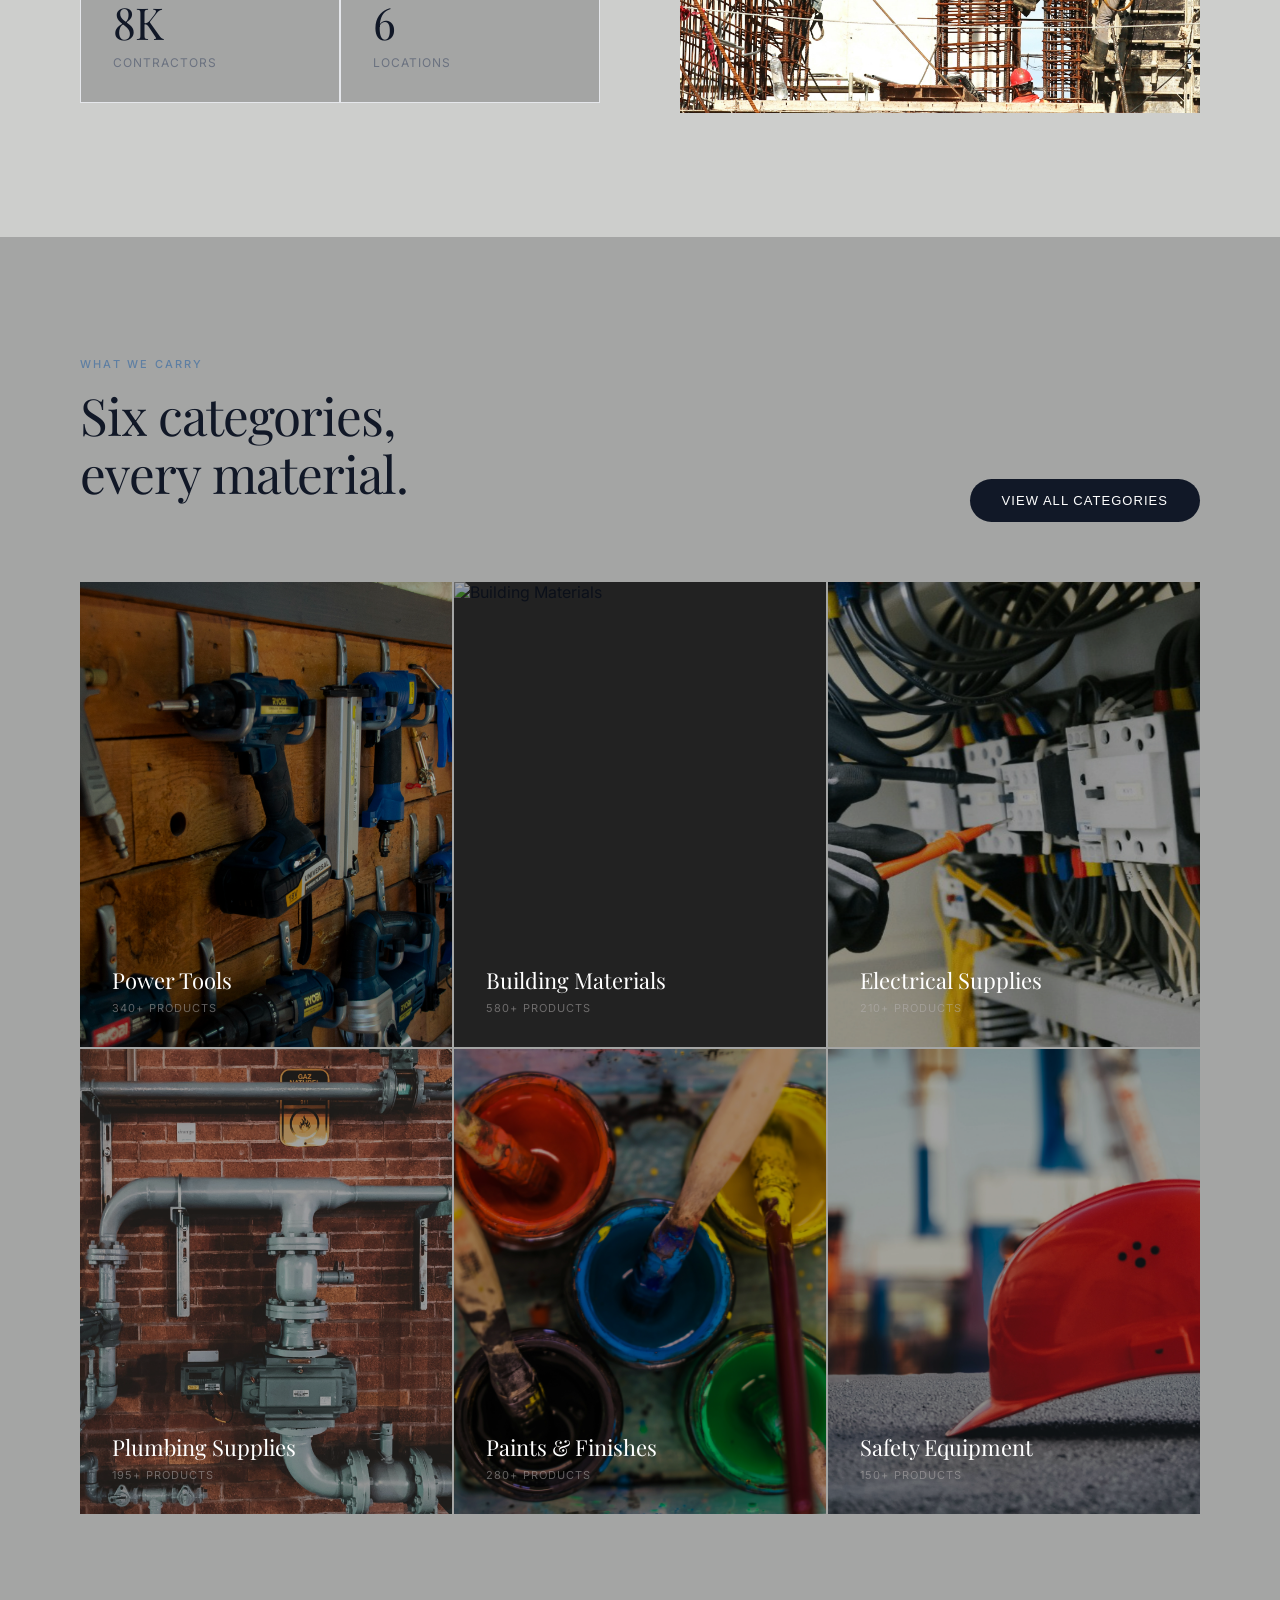
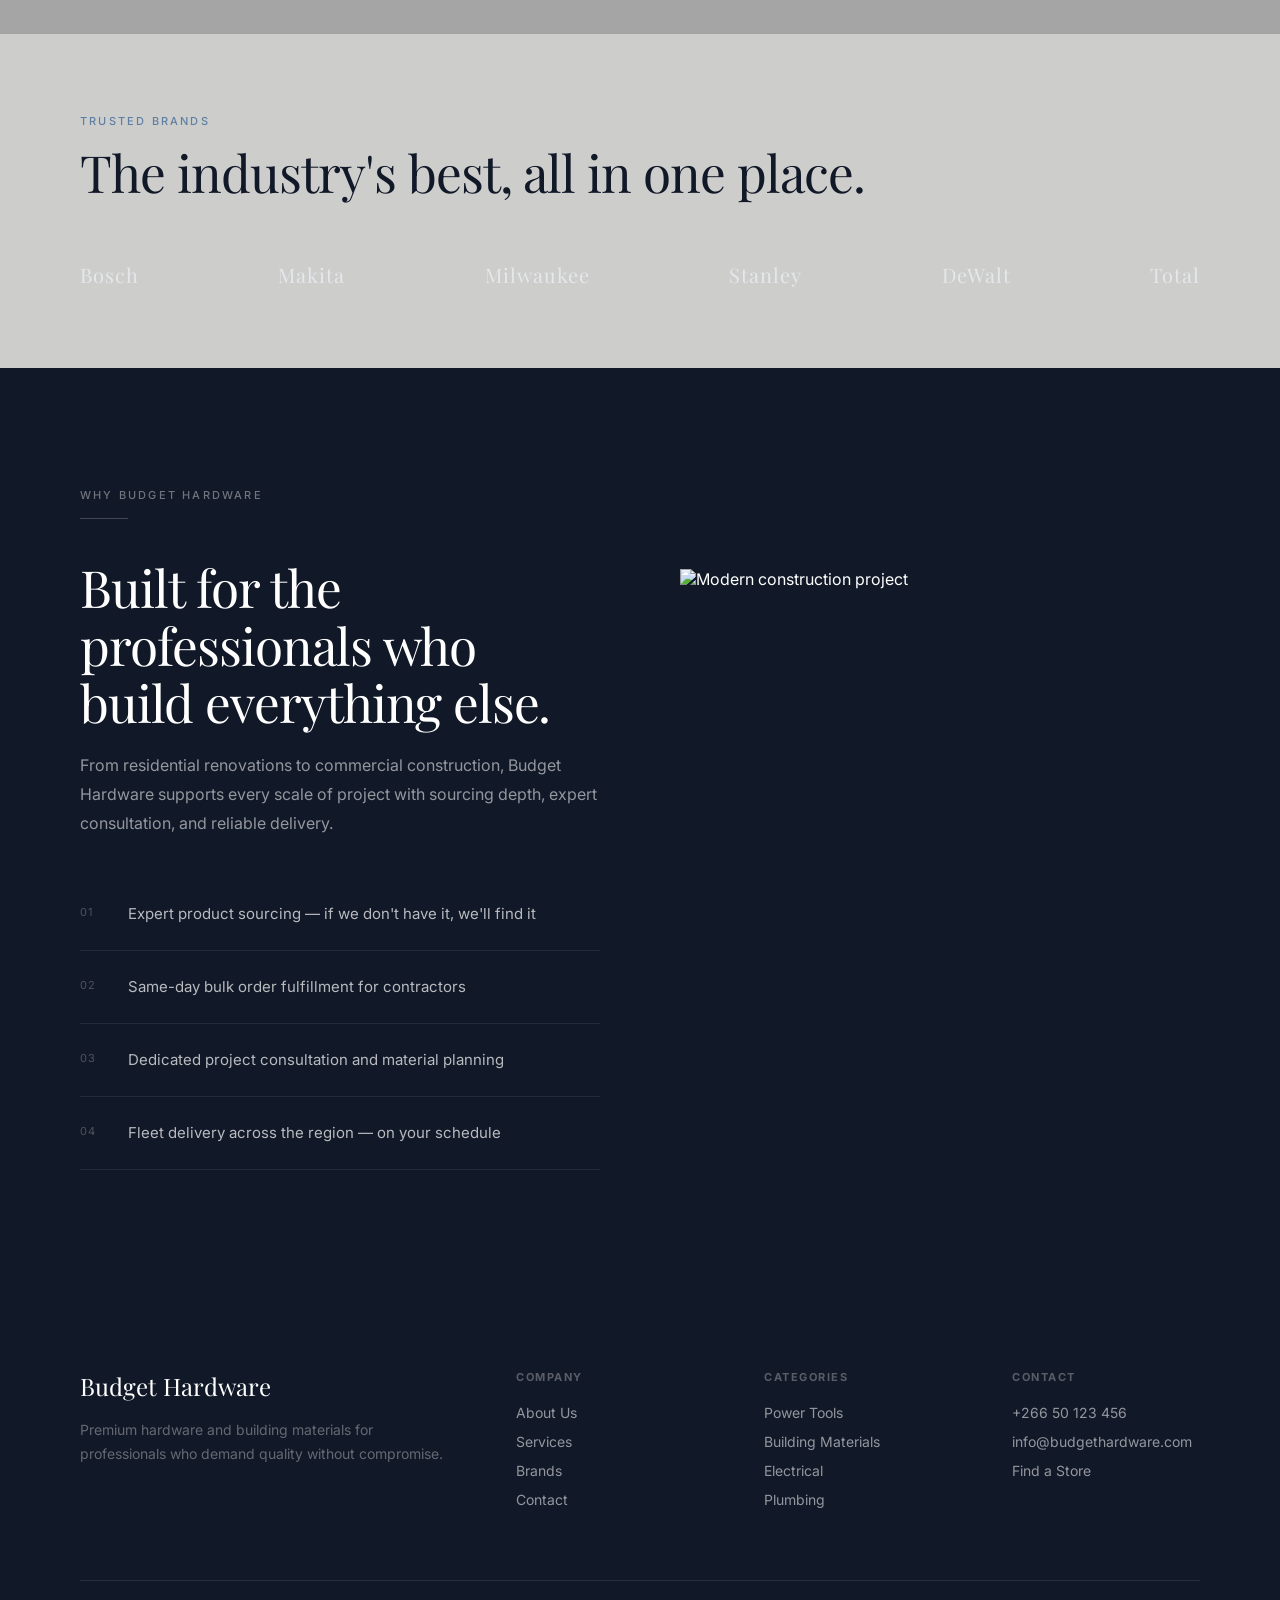
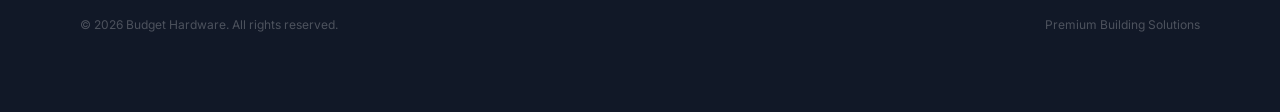
==== commit 8c9e8e22: "edits" ====
--- a/Budget-Hardware-Website/index.html
+++ b/Budget-Hardware-Website/index.html
@@ -92,7 +92,7 @@
         </div>
       </div>
       <div>
-        <img class="intro-img" src="../images/intro.jpg" alt="Premium warehouse interior" loading="lazy"/>
+        <img class="intro-img" src="../Budget-Hardware-Website/images/intro.jpg" alt="Premium warehouse interior" loading="lazy"/>
       </div>
     </div>
   </section>
@@ -108,32 +108,32 @@
     </div>
     <div class="cats-grid">
       <div class="cat-card" onclick="goPage('categories')">
-        <img src="../images/powertools.jpg" alt="Power Tools" loading="lazy"/>
+        <img src="../Budget-Hardware-Website/images/powertools.jpg" alt="Power Tools" loading="lazy"/>
         <div class="cat-arrow"><svg viewBox="0 0 24 24" stroke-width="1.5"><path d="M5 12h14M12 5l7 7-7 7"/></svg></div>
         <div class="cat-info"><div class="cat-name">Power Tools</div><div class="cat-count">340+ products</div></div>
       </div>
       <div class="cat-card" onclick="goPage('categories')">
-        <img src="../images/buildingmaterials.jpg" alt="Building Materials" loading="lazy"/>
+        <img src="../Budget-Hardware-Website/images/buildingmaterials.jpg" alt="Building Materials" loading="lazy"/>
         <div class="cat-arrow"><svg viewBox="0 0 24 24" stroke-width="1.5"><path d="M5 12h14M12 5l7 7-7 7"/></svg></div>
         <div class="cat-info"><div class="cat-name">Building Materials</div><div class="cat-count">580+ products</div></div>
       </div>
       <div class="cat-card" onclick="goPage('categories')">
-        <img src="../images/electricalsupplies.jpg" alt="Electrical Supplies" loading="lazy"/>
+        <img src="../Budget-Hardware-Website/images/electricalsupplies.jpg" alt="Electrical Supplies" loading="lazy"/>
         <div class="cat-arrow"><svg viewBox="0 0 24 24" stroke-width="1.5"><path d="M5 12h14M12 5l7 7-7 7"/></svg></div>
         <div class="cat-info"><div class="cat-name">Electrical Supplies</div><div class="cat-count">210+ products</div></div>
       </div>
       <div class="cat-card" onclick="goPage('categories')">
-        <img src="../images/plumbing.jpg" alt="Plumbing Supplies" loading="lazy"/>
+        <img src="../Budget-Hardware-Website/images/plumbing.jpg" alt="Plumbing Supplies" loading="lazy"/>
         <div class="cat-arrow"><svg viewBox="0 0 24 24" stroke-width="1.5"><path d="M5 12h14M12 5l7 7-7 7"/></svg></div>
         <div class="cat-info"><div class="cat-name">Plumbing Supplies</div><div class="cat-count">195+ products</div></div>
       </div>
       <div class="cat-card" onclick="goPage('categories')">
-        <img src="../images/paint&finishes.jpg" alt="Paints" loading="lazy"/>
+        <img src="../Budget-Hardware-Website/images/paint&finishes.jpg" alt="Paints" loading="lazy"/>
         <div class="cat-arrow"><svg viewBox="0 0 24 24" stroke-width="1.5"><path d="M5 12h14M12 5l7 7-7 7"/></svg></div>
         <div class="cat-info"><div class="cat-name">Paints & Finishes</div><div class="cat-count">280+ products</div></div>
       </div>
       <div class="cat-card" onclick="goPage('categories')">
-        <img src="../images/safety.jpg" alt="Safety Equipment" loading="lazy"/>
+        <img src="../Budget-Hardware-Website/images/safety.jpg" alt="Safety Equipment" loading="lazy"/>
         <div class="cat-arrow"><svg viewBox="0 0 24 24" stroke-width="1.5"><path d="M5 12h14M12 5l7 7-7 7"/></svg></div>
         <div class="cat-info"><div class="cat-name">Safety Equipment</div><div class="cat-count">150+ products</div></div>
       </div>
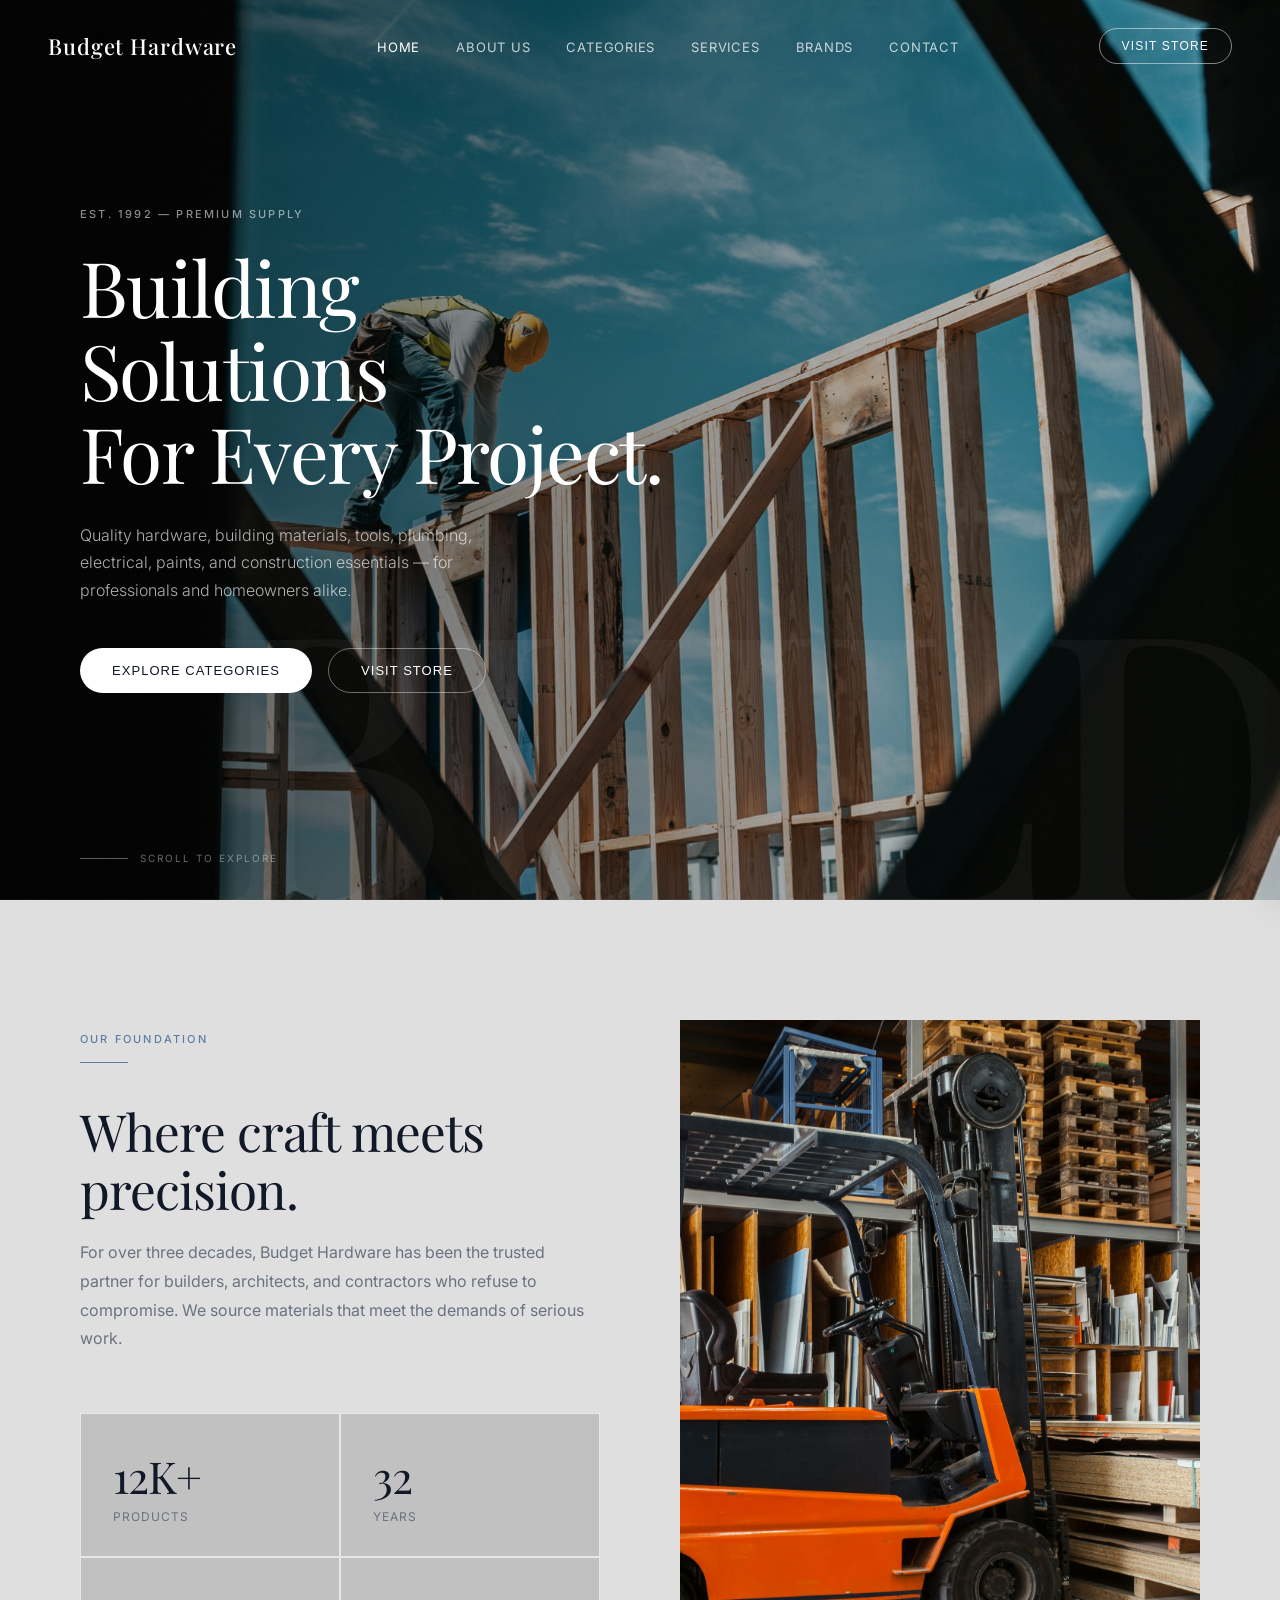
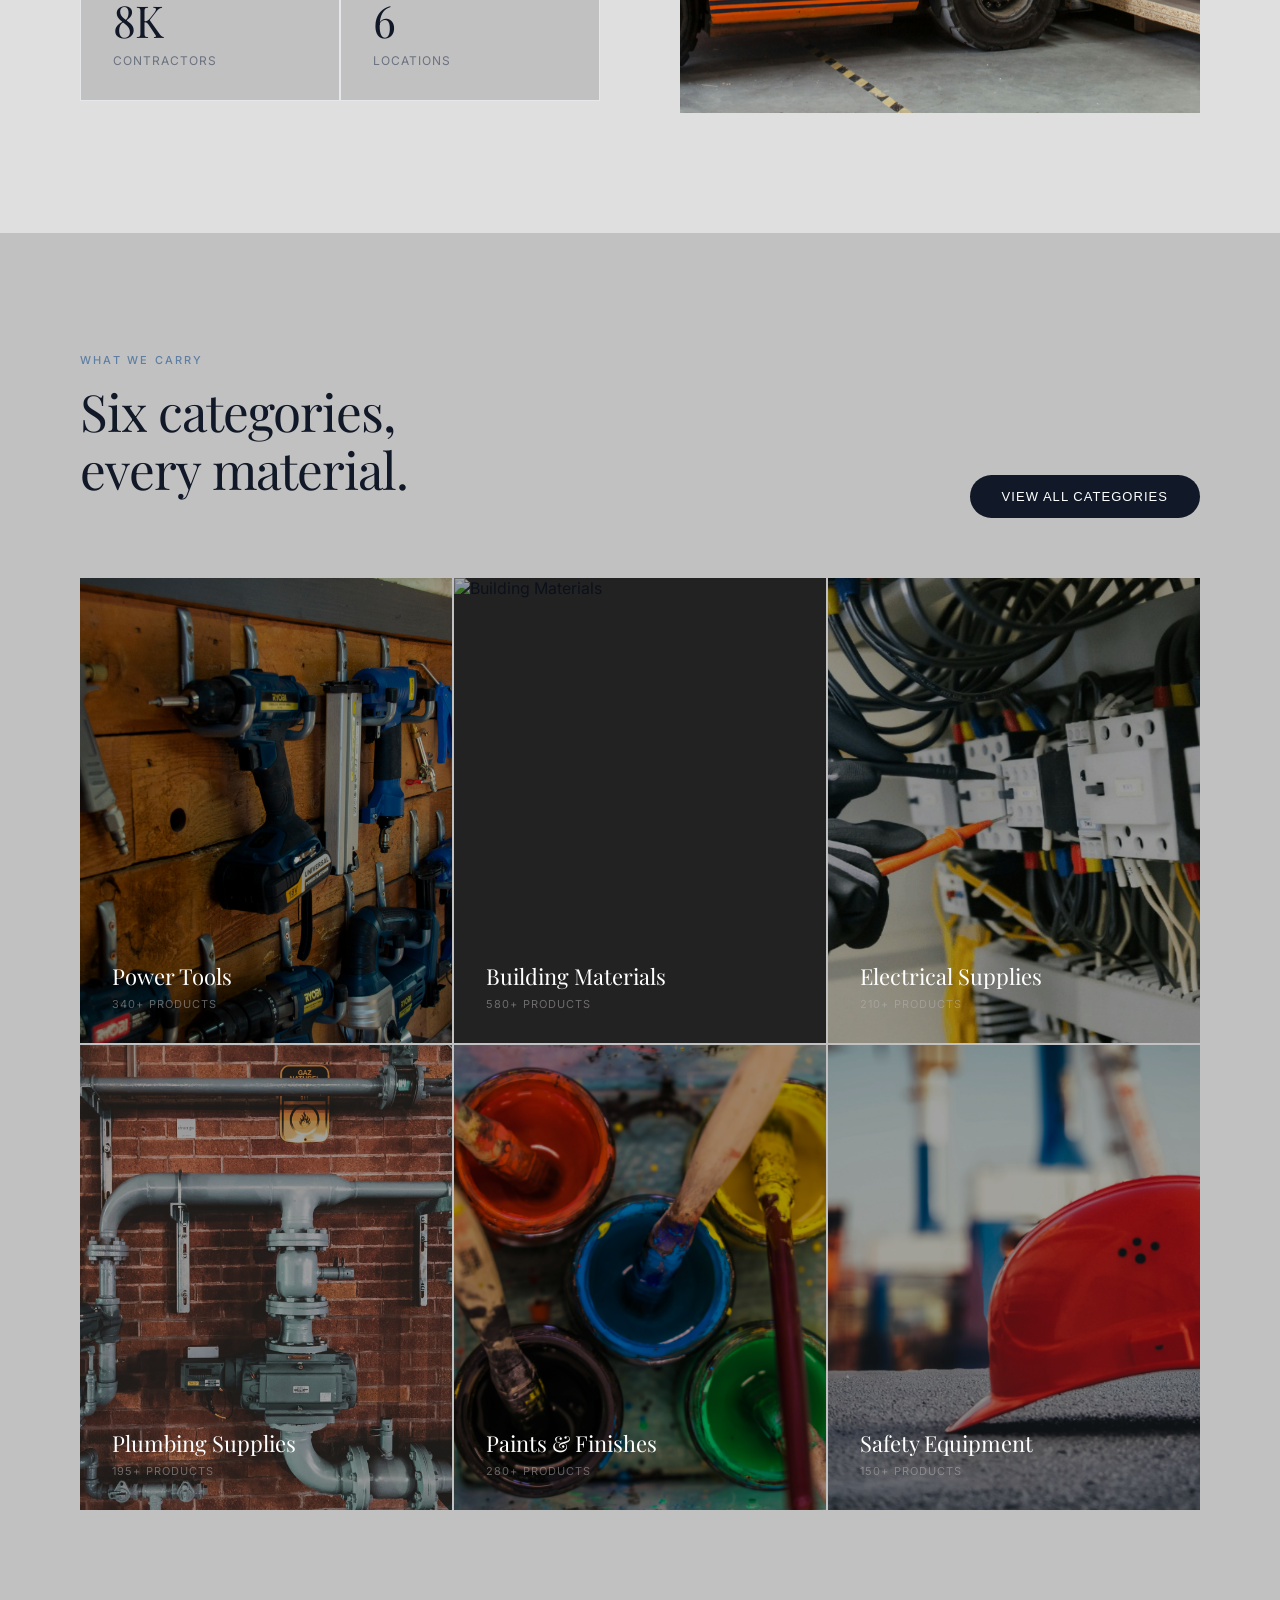
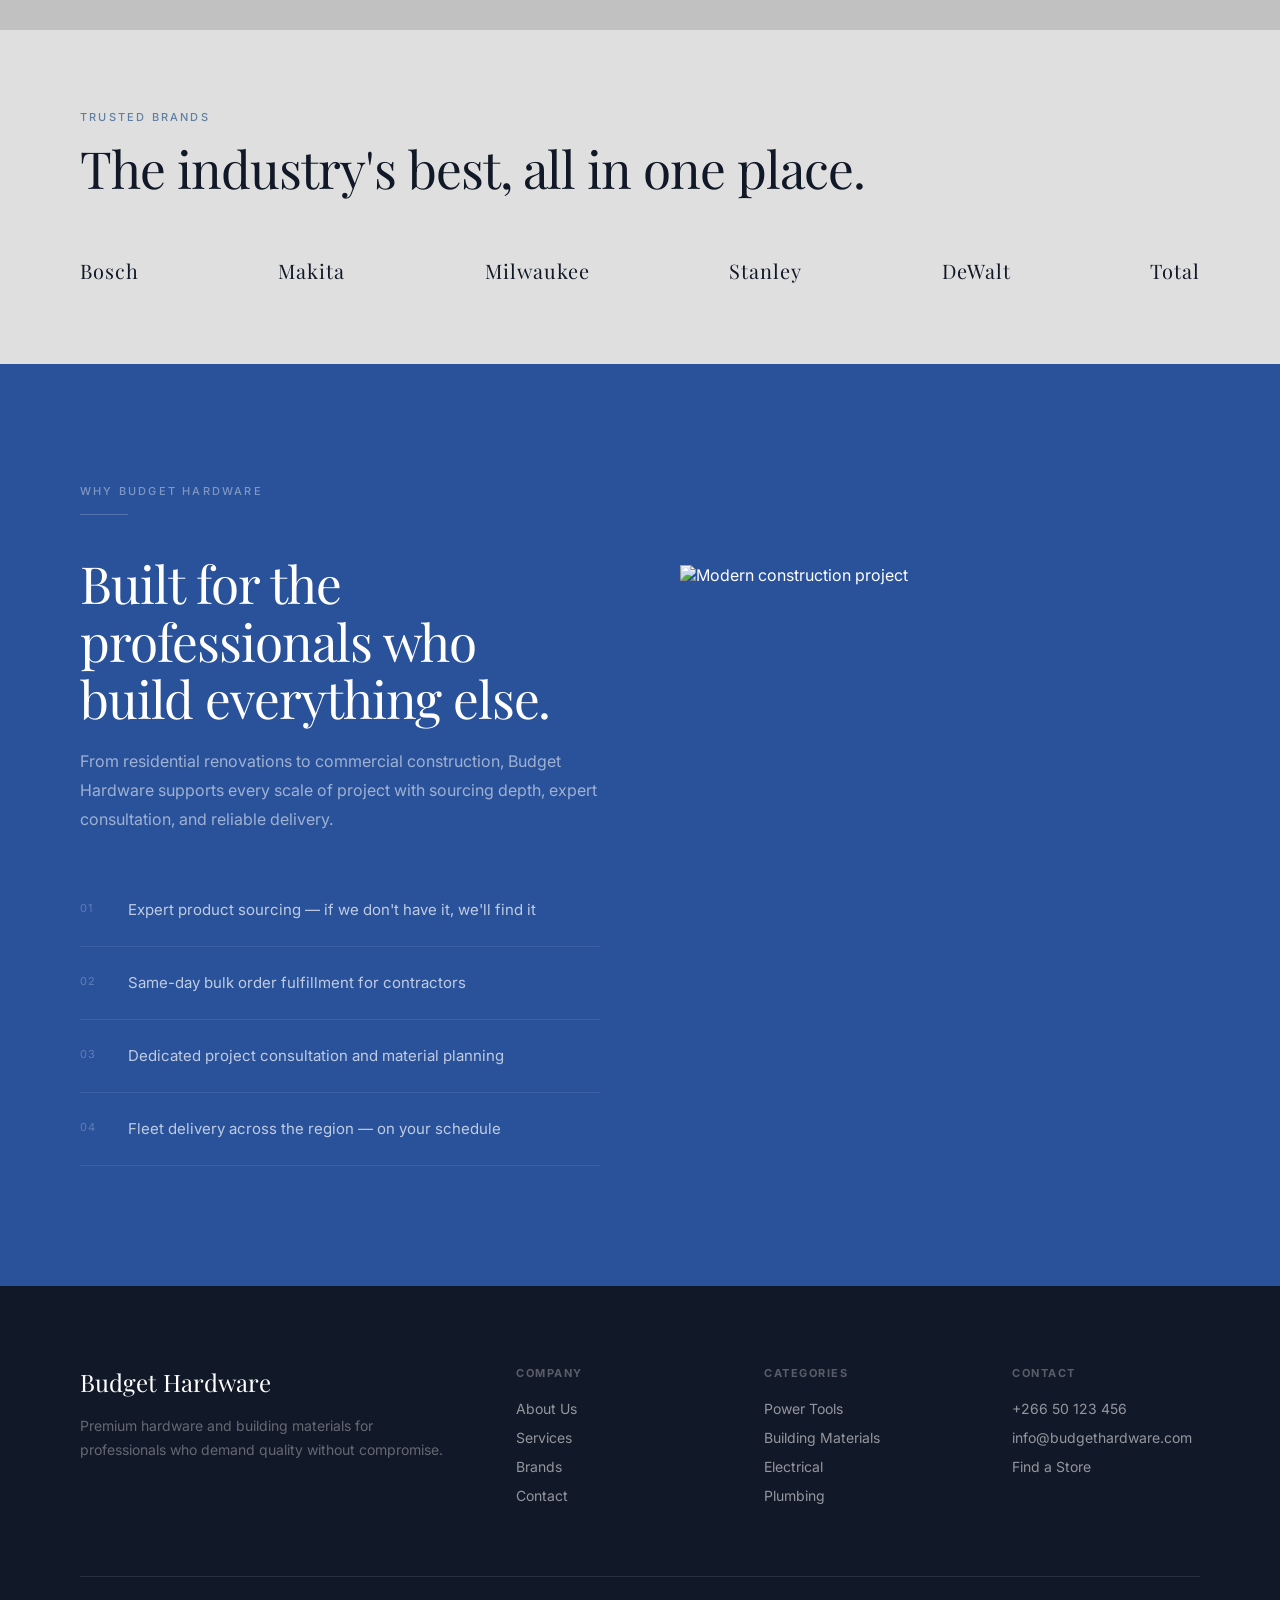
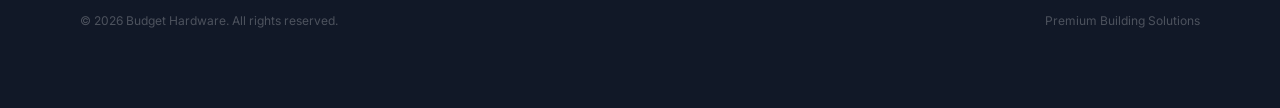
==== commit 4d1ee077: "some design edits" ====
--- a/Budget-Hardware-Website/index.html
+++ b/Budget-Hardware-Website/index.html
@@ -91,11 +91,13 @@
           </div>
         </div>
       </div>
-      <div>
-        <img class="intro-img" src="../Budget-Hardware-Website/images/intro.jpg" alt="Premium warehouse interior" loading="lazy"/>
-      </div>
-    </div>
-  </section>
+      <div class="intro-img-wrap">
+        <img class="intro-img active" src="../Budget-Hardware-Website/images/intro1.jpg" alt="Premium warehouse interior" loading="lazy"/>
+        <img class="intro-img" src="../Budget-Hardware-Website/images/intro2.jpg" alt="Power tools" loading="lazy"/>
+        <img class="intro-img" src="../Budget-Hardware-Website/images/intro3.jpg" alt="Building materials" loading="lazy"/>
+      </div>
+  </section>
+  
 
   <!-- CATEGORIES STRIP -->
   <section class="cats-strip">
--- a/Budget-Hardware-Website/css/style.css
+++ b/Budget-Hardware-Website/css/style.css
@@ -1,8 +1,8 @@
 *, *::before, *::after { margin:0; padding:0; box-sizing:border-box; }
 
 :root {
-  --bg: #a4a5a4;
-  --white: #cdcecc;
+  --bg: #c2c1c1;
+  --white: #dfdfdf;
   --ink: #111827;
   --muted: #6B7280;
   --accent: #5E7FA3;
@@ -168,6 +168,17 @@
 .section-body { font-size: 16px; color: var(--muted); line-height: 1.8; max-width: 560px; }
 .divider { width: 48px; height: 1px; background: var(--accent); margin-bottom: 40px; }
 
+/* ── HOME: SLIDESHOW ── */
+.slideshow { padding: 0; position: relative; width: 100%; height: 70vh; min-height: 420px; overflow: hidden; }
+.slideshow-track { position: relative; width: 100%; height: 100%; }
+.slide {
+  position: absolute; inset: 0;
+  width: 100%; height: 100%; object-fit: cover;
+  opacity: 0;
+  transition: opacity 1.2s ease-in-out;
+}
+.slide.active { opacity: 1; }
+
 /* ── HOME: INTRO ── */
 .intro { background: var(--white); }
 .intro-grid { display: grid; grid-template-columns: 1fr 1fr; gap: 80px; align-items: center; max-width: 1200px; margin: 0 auto; }
@@ -175,7 +186,14 @@
 .stat-cell { background: var(--bg); padding: 32px; }
 .stat-num { font-family: var(--serif); font-size: 44px; font-weight: 400; color: var(--ink); letter-spacing: -0.02em; }
 .stat-label { font-size: 12px; color: var(--muted); letter-spacing: 0.08em; text-transform: uppercase; margin-top: 4px; }
-.intro-img { width: 100%; aspect-ratio: 3/4; object-fit: cover; }
+.intro-img-wrap { position: relative; width: 100%; aspect-ratio: 3/4; overflow: hidden; }
+.intro-img {
+  position: absolute; inset: 0;
+  width: 100%; height: 100%; object-fit: cover;
+  opacity: 0;
+  transition: opacity 1.2s ease-in-out;
+}
+.intro-img.active { opacity: 1; }
 
 /* ── HOME: CATEGORIES STRIP ── */
 .cats-strip { background: var(--bg); }
@@ -195,11 +213,11 @@
 .brands-mini { background: var(--white); padding: 80px; }
 .brands-mini-inner { max-width: 1200px; margin: 0 auto; }
 .brands-row { display: flex; justify-content: space-between; align-items: center; margin-top: 60px; flex-wrap: wrap; gap: 40px; }
-.brand-logo { font-family: var(--serif); font-size: 20px; font-weight: 400; color: var(--border); letter-spacing: 0.05em; transition: color 0.3s; cursor: pointer; }
+.brand-logo { font-family: var(--serif); font-size: 20px; font-weight: 400; color: var(--ink); letter-spacing: 0.05em; transition: color 0.3s; cursor: pointer; }
 .brand-logo:hover { color: var(--ink); }
 
 /* ── HOME: FEATURE SPLIT ── */
-.feature-split { background: var(--ink); color: #fff; }
+.feature-split { background: #2a529b; color: #fff; }
 .feature-split-inner { display: grid; grid-template-columns: 1fr 1fr; max-width: 1200px; margin: 0 auto; gap: 80px; align-items: center; }
 .feature-split .section-eyebrow { color: rgba(255,255,255,0.4); }
 .feature-split .section-h2 { color: #fff; }
@@ -210,6 +228,7 @@
 .feature-item { display: flex; gap: 20px; padding: 24px 0; border-bottom: 1px solid rgba(255,255,255,0.08); }
 .feature-num { font-size: 11px; color: rgba(255,255,255,0.25); letter-spacing: 0.1em; padding-top: 3px; min-width: 28px; }
 .feature-text { font-size: 15px; color: rgba(255,255,255,0.7); line-height: 1.6; }
+
 
 /* ── ABOUT ── */
 .about-hero { position: relative; width: 100%; height: 70vh; overflow: hidden; }
@@ -270,7 +289,7 @@
 /* ── CONTACT ── */
 .contact-hero { background: var(--bg); padding: 160px 80px 80px; }
 .contact-hero .section-h2 { font-size: clamp(40px, 5vw, 64px); }
-.contact-body { background: var(--white); }
+.contact-body { background: #fff; }
 .contact-grid { display: grid; grid-template-columns: 1fr 1fr; gap: 0; max-width: none; }
 .contact-form-side { padding: 80px; }
 .contact-info-side { padding: 80px; background: var(--bg); }
@@ -352,6 +371,7 @@
   .nav-links { display: none; }
   .nav-cta { display: none; }
   .nav-menu-btn { display: flex; }
+ 
 
   .hero-h1 { font-size: clamp(36px, 9vw, 52px); }
   .hero-sub { font-size: 15px; }
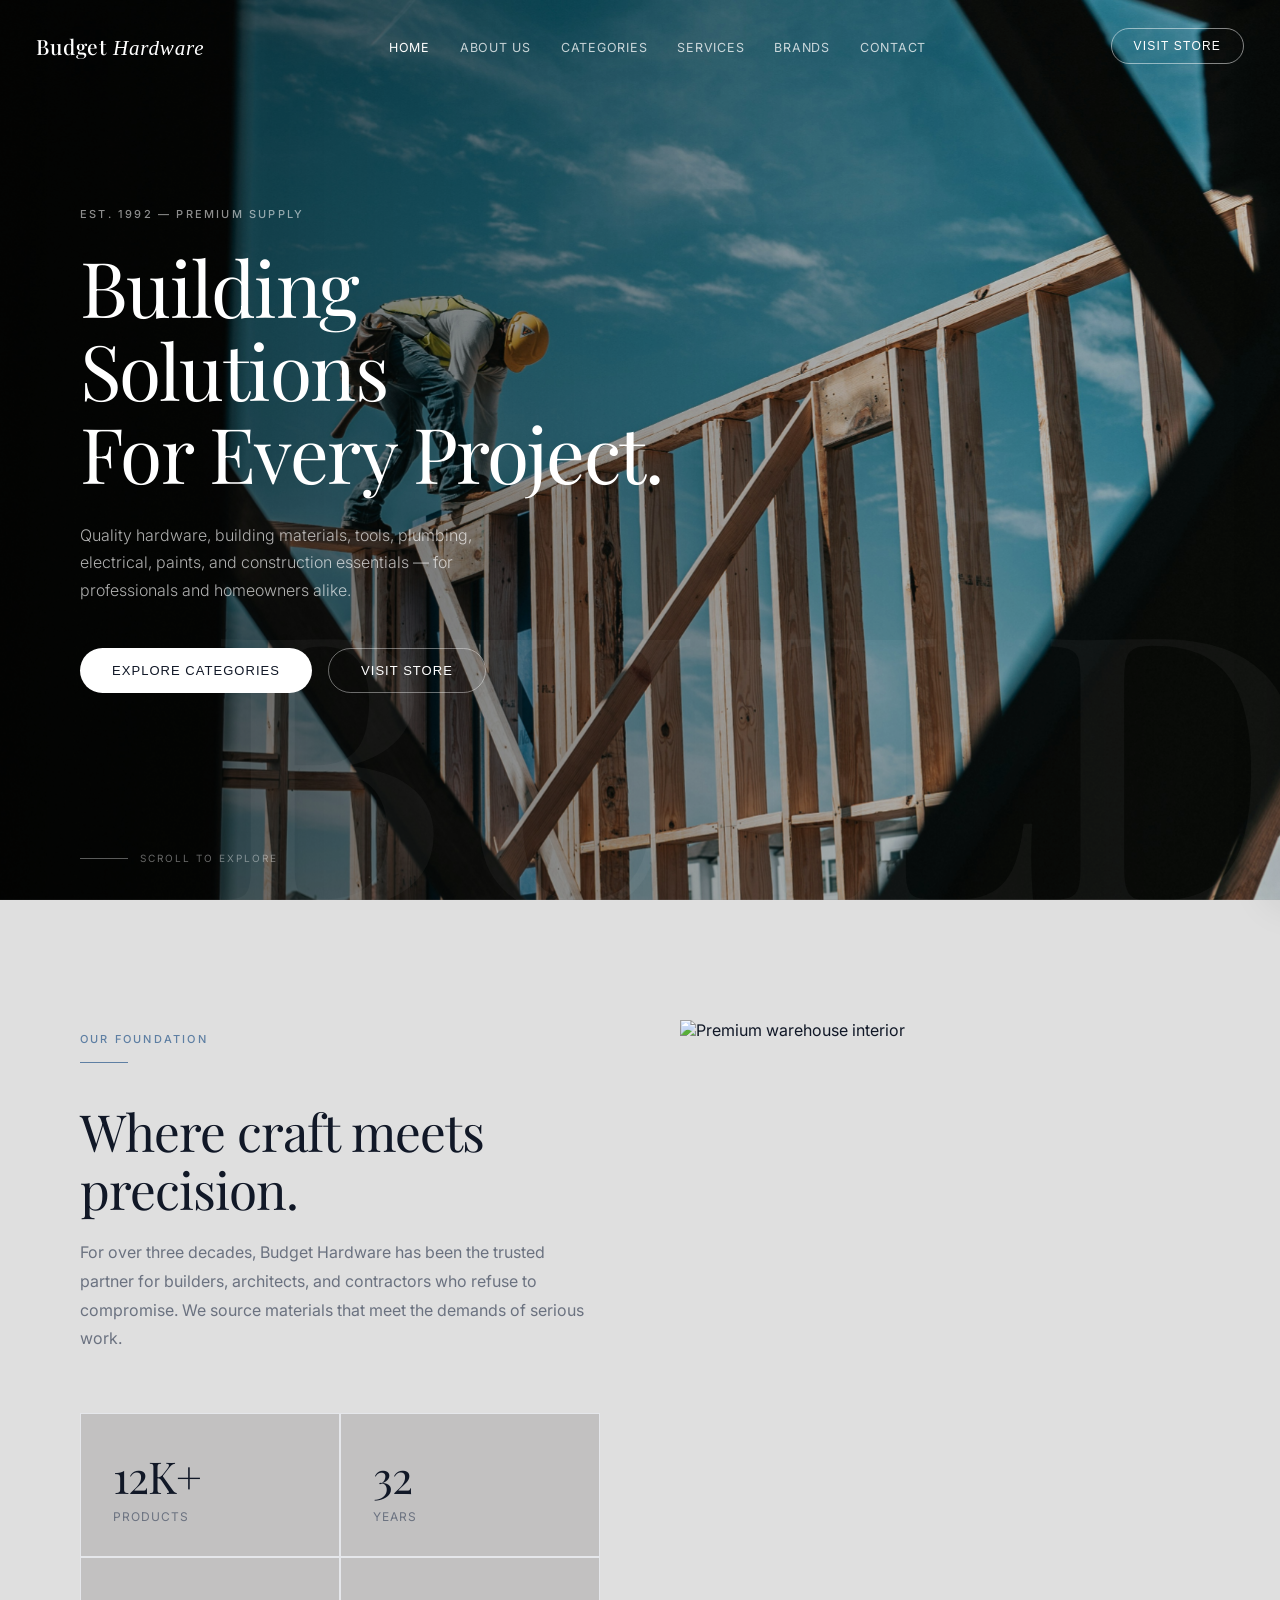
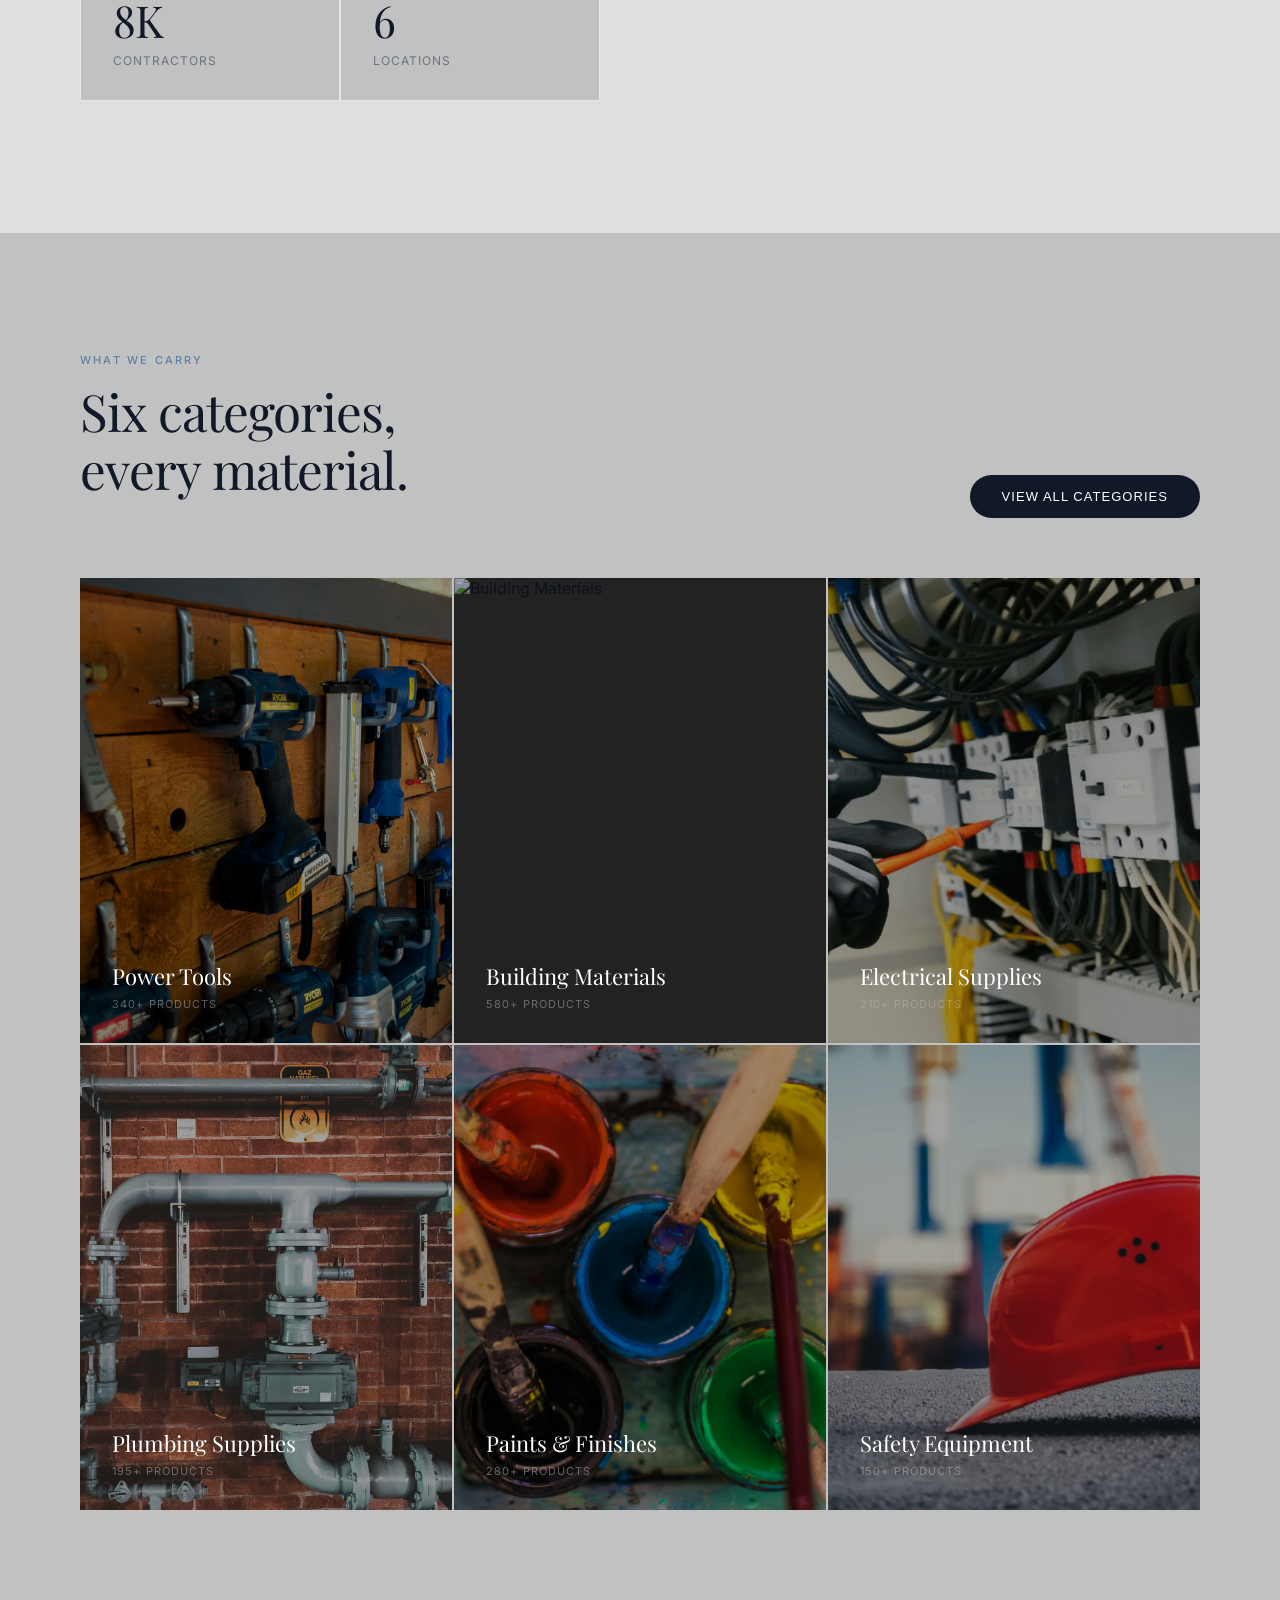
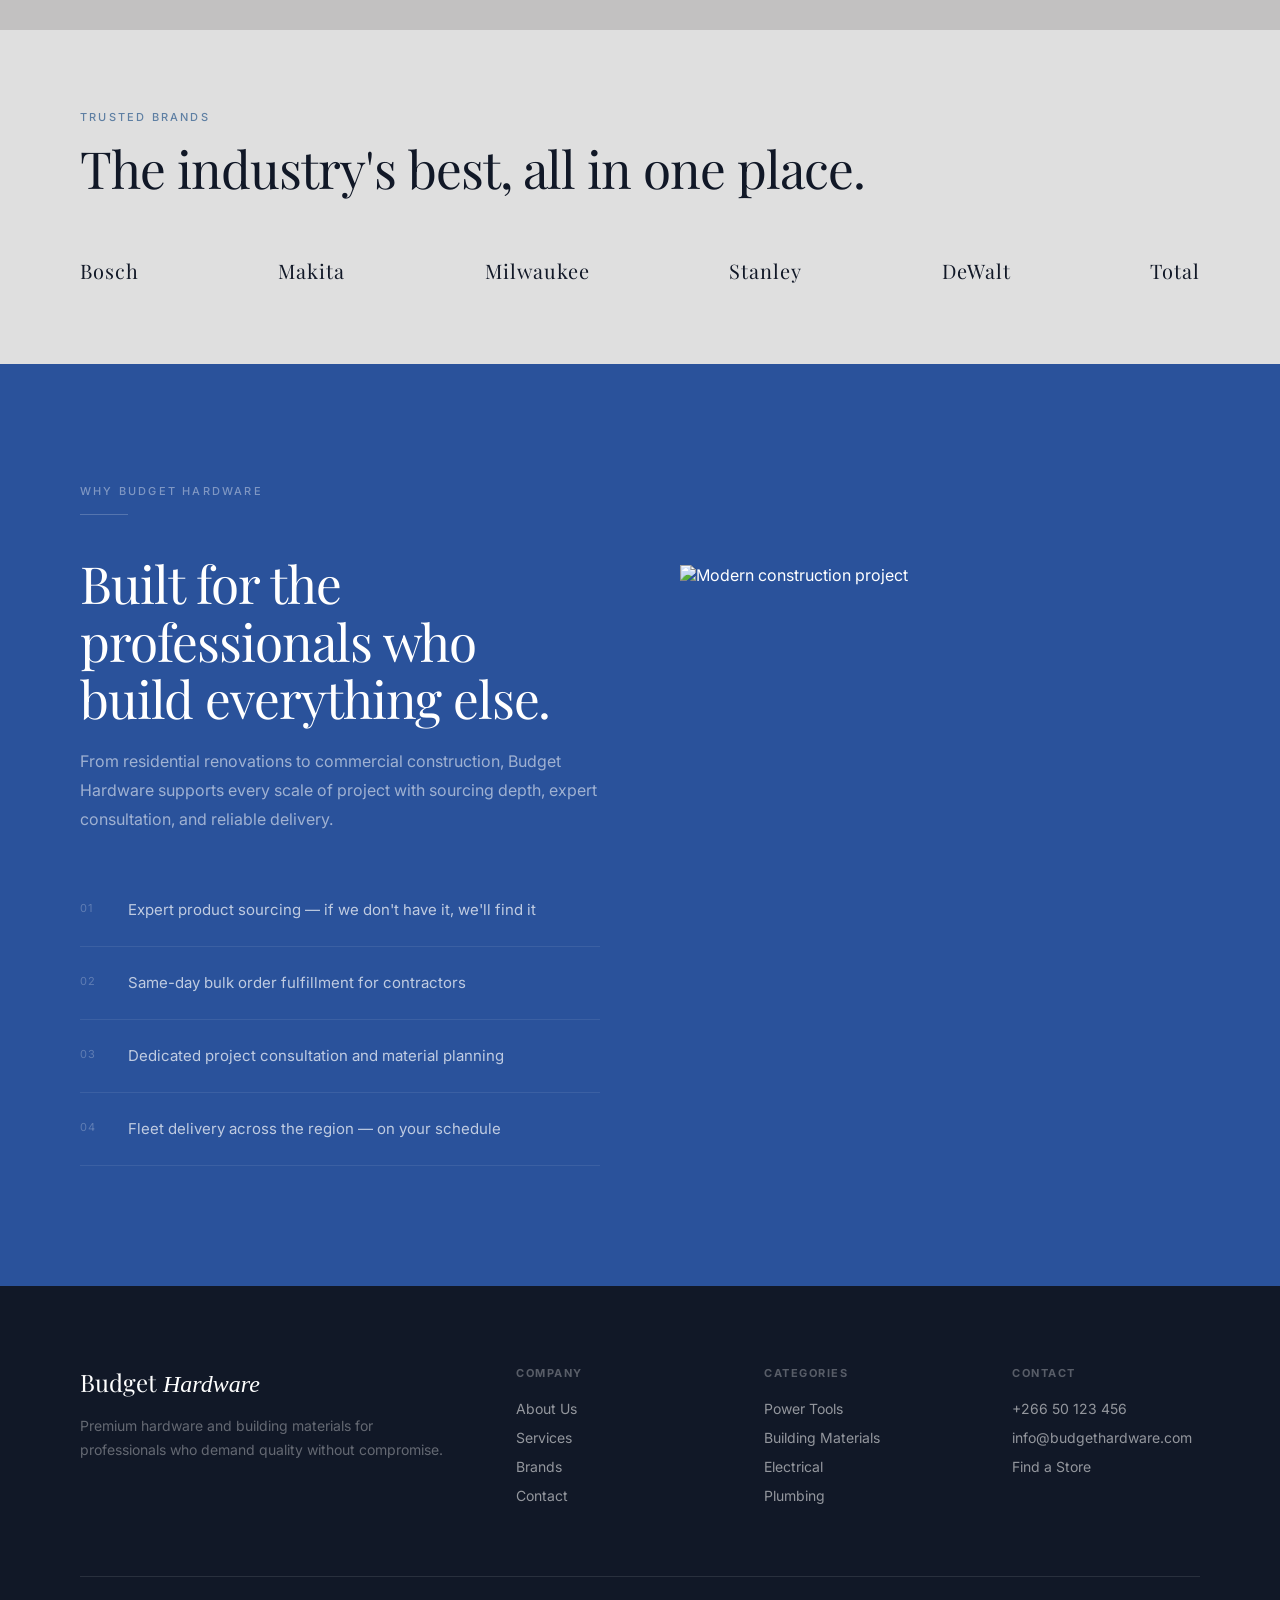
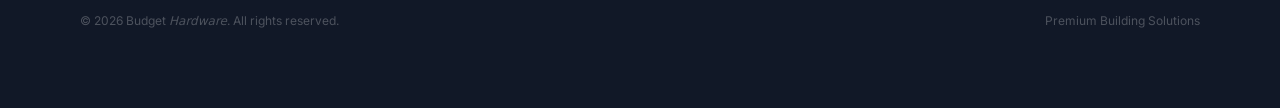
==== commit b1028224: "logo&footer font edit, logo cursor fixed" ====
--- a/Budget-Hardware-Website/index.html
+++ b/Budget-Hardware-Website/index.html
@@ -14,7 +14,7 @@
 <!-- NAV -->
 <nav id="nav" class="transparent">
   <div class="nav-inner">
-    <a class="nav-logo" onclick="goPage('home')">Budget Hardware</a>
+    <a class="nav-logo" onclick="goPage('home')">Budget <em>Hardware</em></a>
     <ul class="nav-links">
       <li><a onclick="goPage('home')" data-page="home">Home</a></li>
       <li><a onclick="goPage('about')" data-page="about">About Us</a></li>
@@ -182,7 +182,7 @@
     <div class="footer-inner">
       <div class="footer-top">
         <div>
-          <div class="footer-brand">Budget Hardware</div>
+          <div class="footer-brand">Budget <em>Hardware</em></div>
           <p class="footer-tagline">Premium hardware and building materials for professionals who demand quality without compromise.</p>
         </div>
         <div class="footer-col">
@@ -207,7 +207,7 @@
         </div>
       </div>
       <div class="footer-bottom">
-        <span class="footer-copy">© 2026 Budget Hardware. All rights reserved.</span>
+        <span class="footer-copy">© 2026 Budget <em>Hardware</em>. All rights reserved.</span>
         <span class="footer-copy">Premium Building Solutions</span>
       </div>
     </div>
--- a/Budget-Hardware-Website/css/style.css
+++ b/Budget-Hardware-Website/css/style.css
@@ -51,7 +51,7 @@
   margin: 0 auto;
 }
 .nav-inner { display: flex; align-items: center; justify-content: space-between; transition: all 0.5s cubic-bezier(0.16,1,0.3,1); }
-.nav-logo { font-family: var(--serif); font-size: 22px; font-weight: 500; color: var(--ink); text-decoration: none; letter-spacing: 0.04em; transition: color 0.3s; }
+.nav-logo { font-family: var(--serif); font-size: 22px; font-weight: 500; color: var(--ink); text-decoration: none; letter-spacing: 0.04em; transition: color 0.3s; cursor: pointer; }
 .nav-links { display: flex; gap: 36px; list-style: none; }
 .nav-links a { font-size: 13px; font-weight: 400; letter-spacing: 0.06em; color: var(--ink); text-decoration: none; text-transform: uppercase; transition: color 0.3s, opacity 0.3s; opacity: 0.75; cursor: pointer; }
 .nav-links a:hover { opacity: 1; color: var(--accent); }
@@ -332,6 +332,34 @@
    RESPONSIVE / MOBILE
    ══════════════════════════════════════════════ */
 
+/* ── NAV TAPER: gradually tighten across desktop widths ── */
+@media (max-width: 1300px) {
+  #nav { padding: 0 36px; }
+  #nav.scrolled { padding: 12px 36px; }
+  #nav.scrolled .nav-inner { padding: 14px 24px; }
+  .nav-links { gap: 30px; }
+  .nav-links a { font-size: 12.5px; }
+  .nav-logo { font-size: 21px; }
+}
+
+@media (max-width: 1150px) {
+  #nav { padding: 0 24px; }
+  #nav.scrolled { padding: 12px 24px; }
+  #nav.scrolled .nav-inner { padding: 12px 20px; }
+  .nav-links { gap: 26px; }
+  .nav-links a { font-size: 12px; }
+  .nav-cta { padding: 9px 18px; }
+  .nav-logo { font-size: 20px; }
+}
+
+/* Real desktop nav stays inline all the way down to here —
+   hamburger only kicks in once there genuinely isn't room */
+@media (max-width: 1024px) {
+  .nav-links { display: none; }
+  .nav-cta { display: none; }
+  .nav-menu-btn { display: flex; }
+}
+
 /* Tablet and below */
 @media (max-width: 900px) {
   section { padding: 80px 32px; }
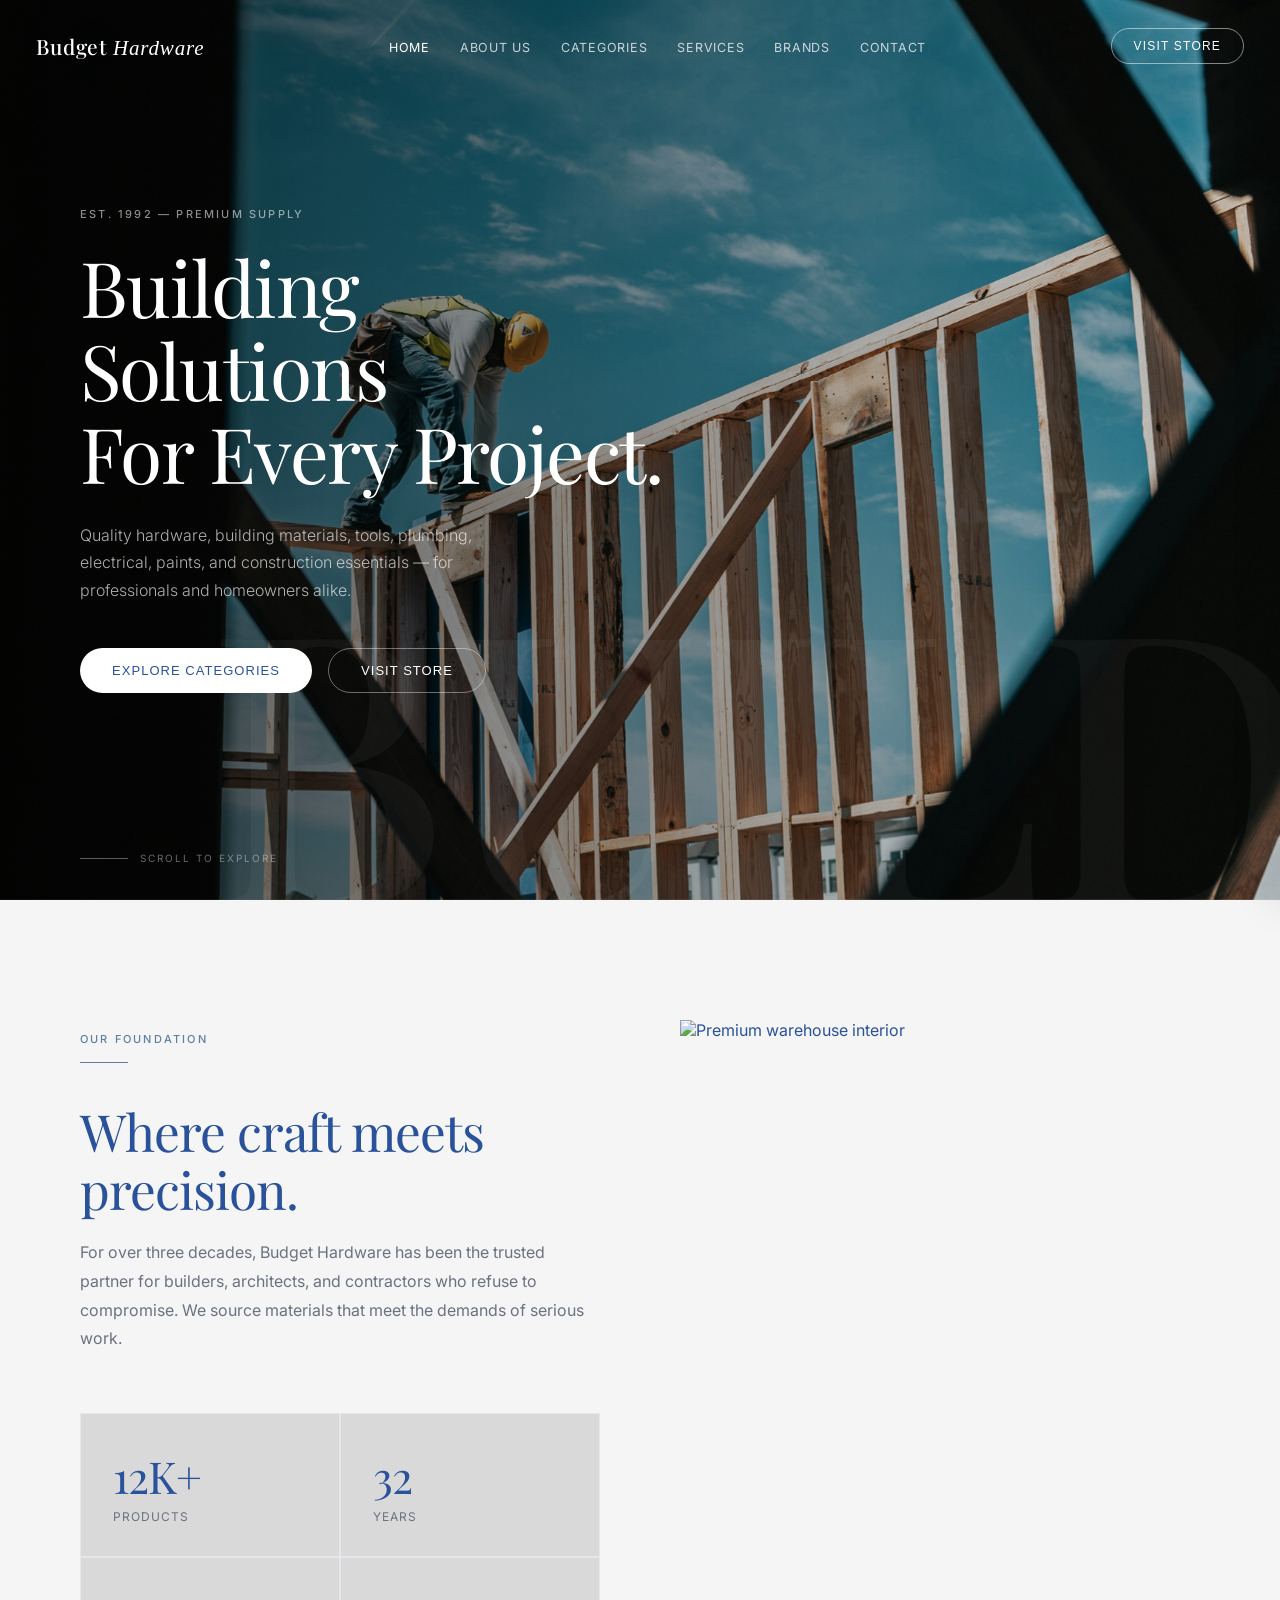
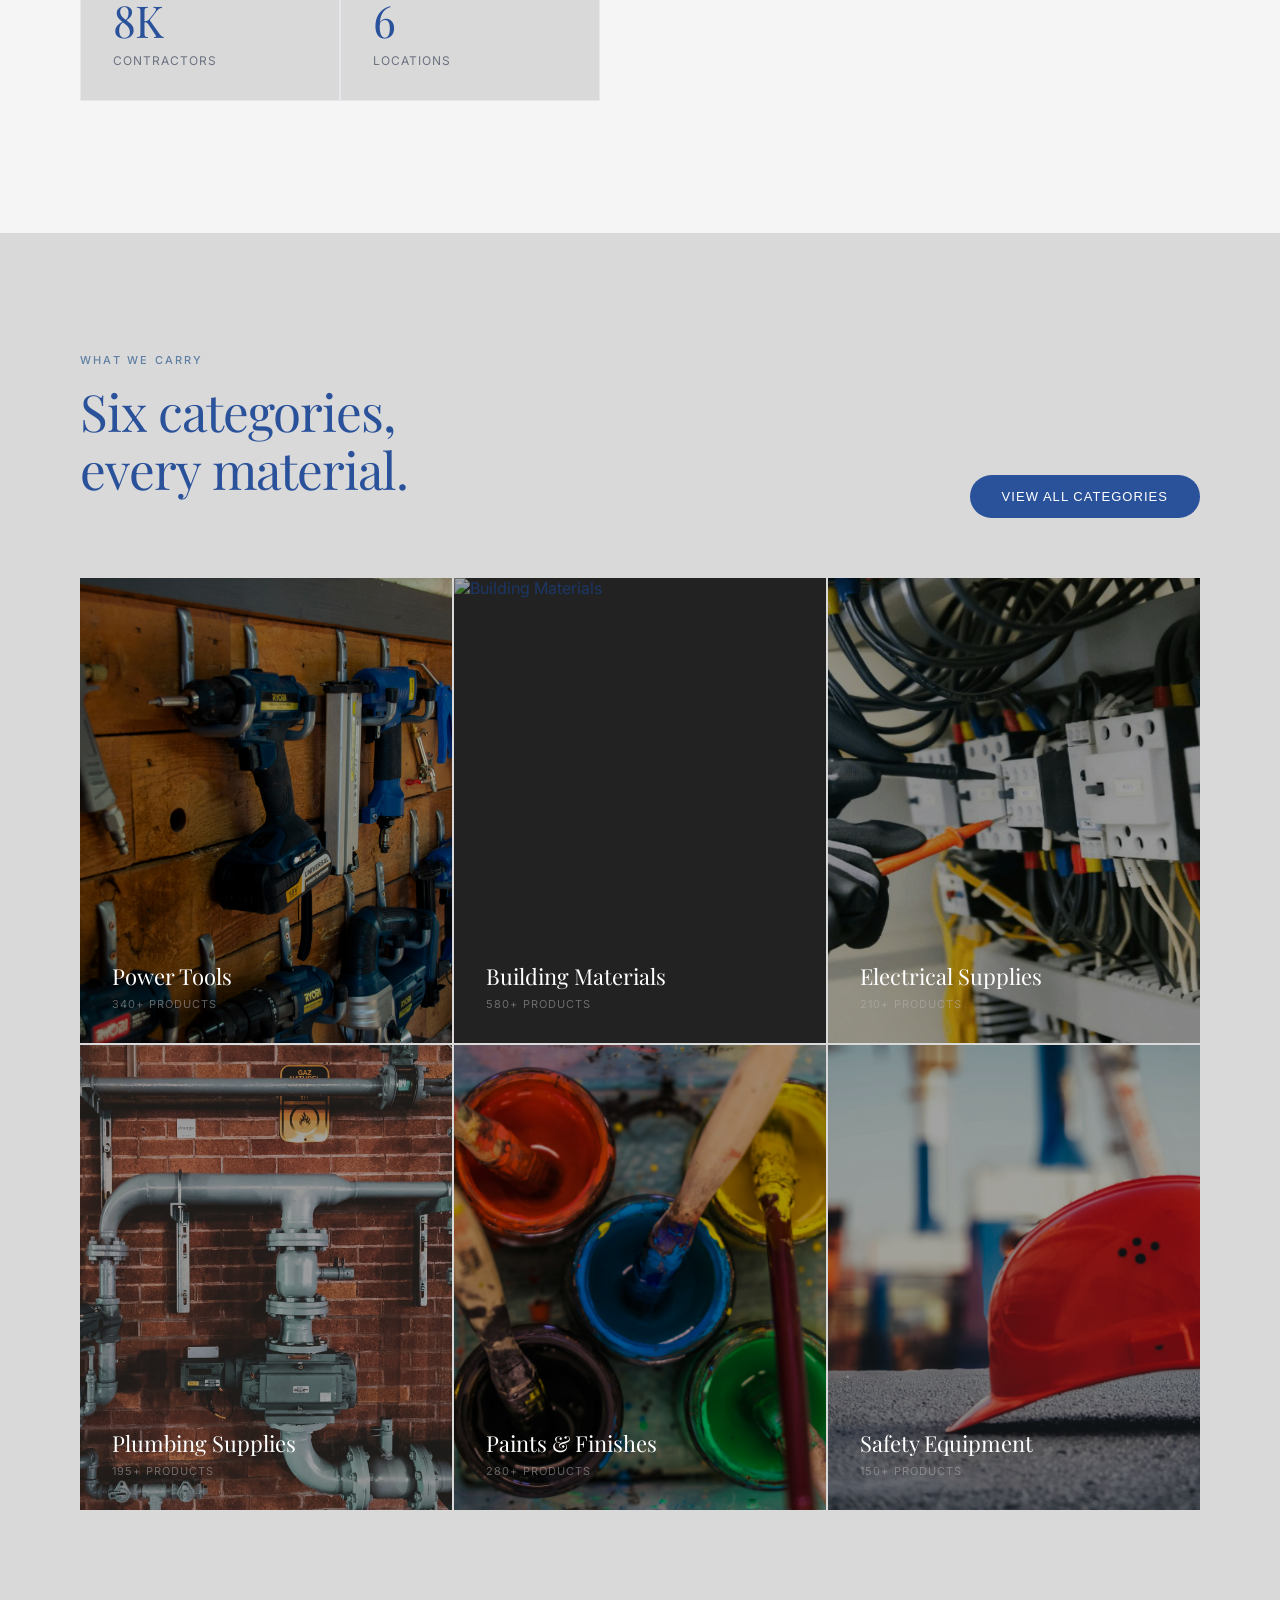
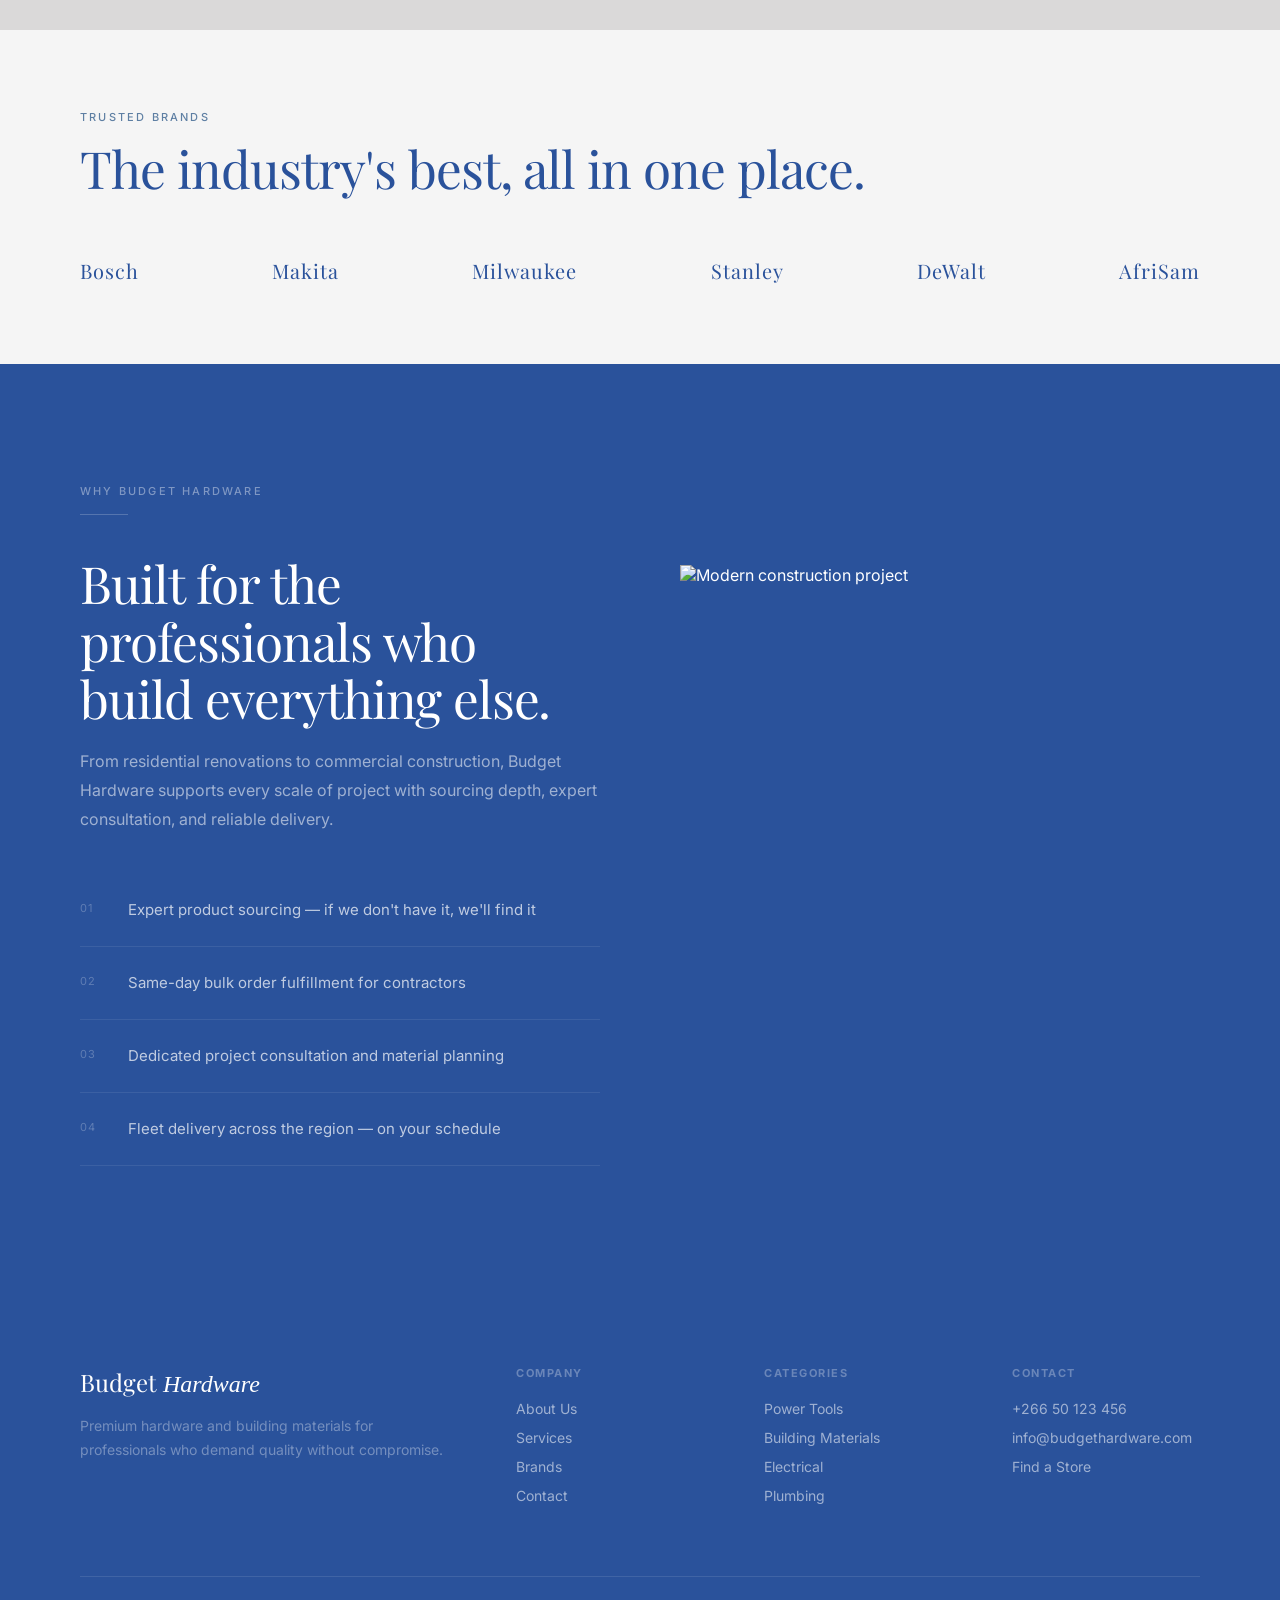
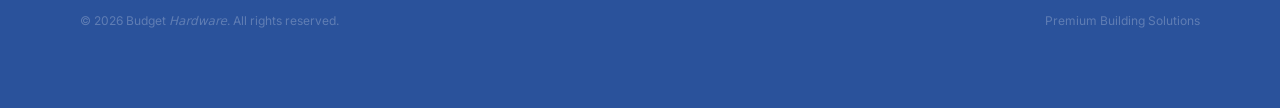
==== commit 4bd5ec00: "brand edits" ====
--- a/Budget-Hardware-Website/index.html
+++ b/Budget-Hardware-Website/index.html
@@ -153,7 +153,7 @@
         <div class="brand-logo" onclick="goPage('brands')">Milwaukee</div>
         <div class="brand-logo" onclick="goPage('brands')">Stanley</div>
         <div class="brand-logo" onclick="goPage('brands')">DeWalt</div>
-        <div class="brand-logo" onclick="goPage('brands')">Total</div>
+        <div class="brand-logo" onclick="goPage('brands')">AfriSam</div>
       </div>
     </div>
   </section>
--- a/Budget-Hardware-Website/css/style.css
+++ b/Budget-Hardware-Website/css/style.css
@@ -1,9 +1,9 @@
 *, *::before, *::after { margin:0; padding:0; box-sizing:border-box; }
 
 :root {
-  --bg: #c2c1c1;
-  --white: #dfdfdf;
-  --ink: #111827;
+  --bg: #dad9d9;
+  --white: #f5f5f5;
+  --ink: #2a529b;
   --muted: #6B7280;
   --accent: #5E7FA3;
   --accent-h: #4D6E90;
@@ -51,17 +51,12 @@
   margin: 0 auto;
 }
 .nav-inner { display: flex; align-items: center; justify-content: space-between; transition: all 0.5s cubic-bezier(0.16,1,0.3,1); }
-.nav-logo { font-family: var(--serif); font-size: 22px; font-weight: 500; color: var(--ink); text-decoration: none; letter-spacing: 0.04em; transition: color 0.3s; cursor: pointer; }
+.nav-logo { font-family: var(--serif); font-size: 22px; font-weight: 500; color: #000; text-decoration: none; letter-spacing: 0.04em; transition: color 0.3s; cursor: pointer; }
 .nav-links { display: flex; gap: 36px; list-style: none; }
-.nav-links a { font-size: 13px; font-weight: 400; letter-spacing: 0.06em; color: var(--ink); text-decoration: none; text-transform: uppercase; transition: color 0.3s, opacity 0.3s; opacity: 0.75; cursor: pointer; }
+.nav-links a { font-size: 13px; font-weight: 400; letter-spacing: 0.06em; color: #000; text-decoration: none; text-transform: uppercase; transition: color 0.3s, opacity 0.3s; opacity: 0.75; cursor: pointer; }
 .nav-links a:hover { opacity: 1; color: var(--accent); }
 .nav-links a.active { opacity: 1; }
-.nav-cta {
-  font-size: 12px; font-weight: 500; letter-spacing: 0.1em; text-transform: uppercase;
-  padding: 10px 22px; border: 1px solid var(--ink); border-radius: 100px;
-  background: transparent; color: var(--ink); cursor: pointer;
-  transition: all 0.3s;
-}
+.nav-cta { font-size: 12px; font-weight: 500; letter-spacing: 0.1em; text-transform: uppercase; padding: 10px 22px; border: 1px solid var(--ink); border-radius: 100px; background: transparent; color: var(--ink); cursor: pointer; transition: all 0.3s; display: inline-block; }
 .nav-cta:hover { background: var(--ink); color: #fff; }
 
 /* ── MOBILE NAV TOGGLE ── */
@@ -277,7 +272,7 @@
 .brands-body { background: var(--bg); padding: 100px 80px; }
 .brands-body-inner { max-width: 1200px; margin: 0 auto; }
 .brands-featured { display: grid; grid-template-columns: repeat(3, 1fr); gap: 2px; background: var(--border); border: 1px solid var(--border); }
-.brand-cell { background: var(--white); padding: 60px 40px; display: flex; flex-direction: column; align-items: center; justify-content: center; gap: 12px; cursor: pointer; transition: background 0.3s; }
+.brand-cell { background: var(--white); padding: 60px 40px; display: flex; flex-direction: column; align-items: center; justify-content: center; gap: 12px; cursor: pointer; transition: background 0.3s; height: 240px; }
 .brand-cell:hover { background: var(--bg); }
 .brand-cell-name { font-family: var(--serif); font-size: 28px; font-weight: 400; color: var(--ink); }
 .brand-cell-tag { font-size: 11px; color: var(--muted); letter-spacing: 0.1em; text-transform: uppercase; }
@@ -313,7 +308,7 @@
 .map-placeholder img { width: 100%; height: 100%; object-fit: cover; filter: grayscale(1); }
 
 /* ── FOOTER ── */
-footer { background: var(--ink); padding: 80px; }
+footer { background: #2a529b; padding: 80px; }
 .footer-inner { max-width: 1200px; margin: 0 auto; }
 .footer-top { display: grid; grid-template-columns: 2fr 1fr 1fr 1fr; gap: 60px; padding-bottom: 60px; border-bottom: 1px solid rgba(255,255,255,0.1); }
 .footer-brand { font-family: var(--serif); font-size: 24px; color: #fff; font-weight: 400; margin-bottom: 16px; }
@@ -435,3 +430,8 @@
   .nav-mobile-panel { max-width: 100%; padding: 96px 28px 32px; }
   .nav-mobile-links a { font-size: 24px; }
 }
+.contact-info-side .info-label { color: #fff; }
+.contact-info-side .info-val { color: #fff; }
+.contact-info-side .hours-row { color: #fff; border-bottom-color: rgba(255,255,255,0.2); }
+.contact-form-side .form-label { color: #2a529b !important; }
+.contact-form-side .section-eyebrow { color: #2a529b !important; }
